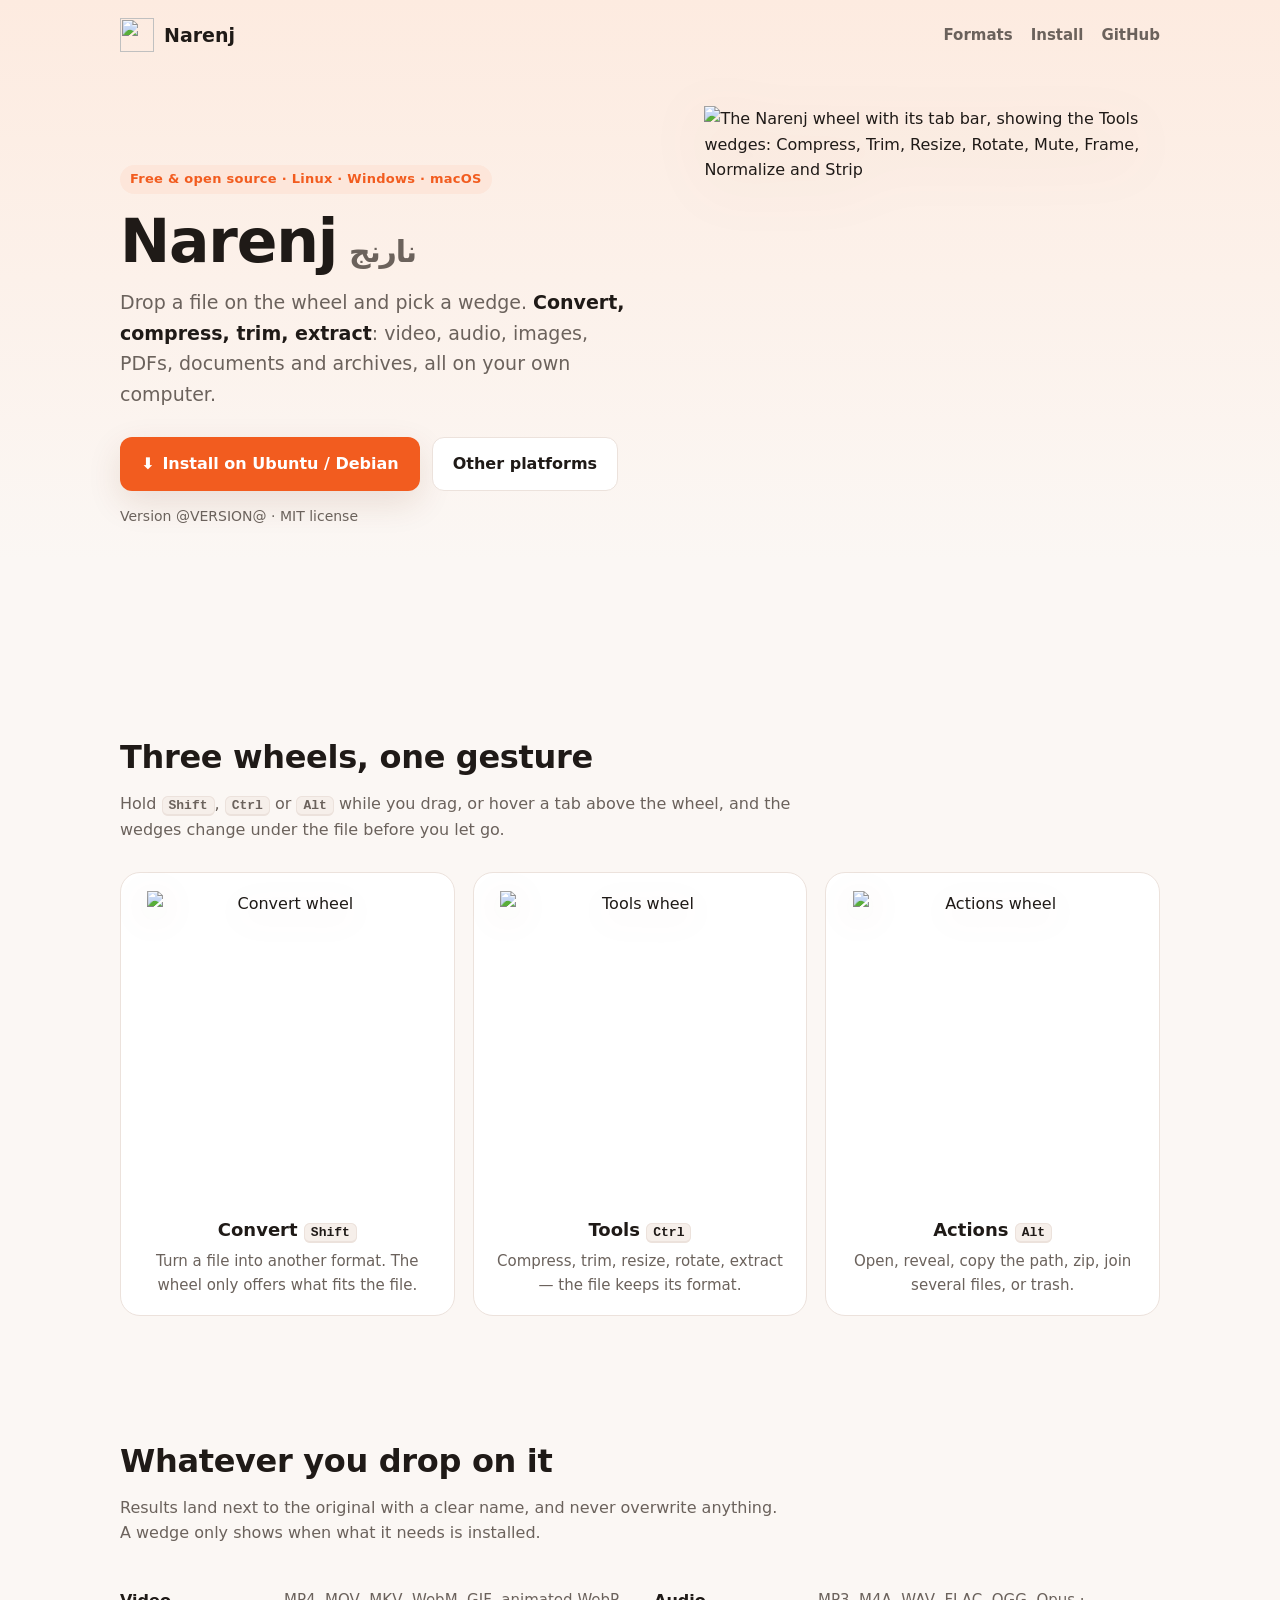
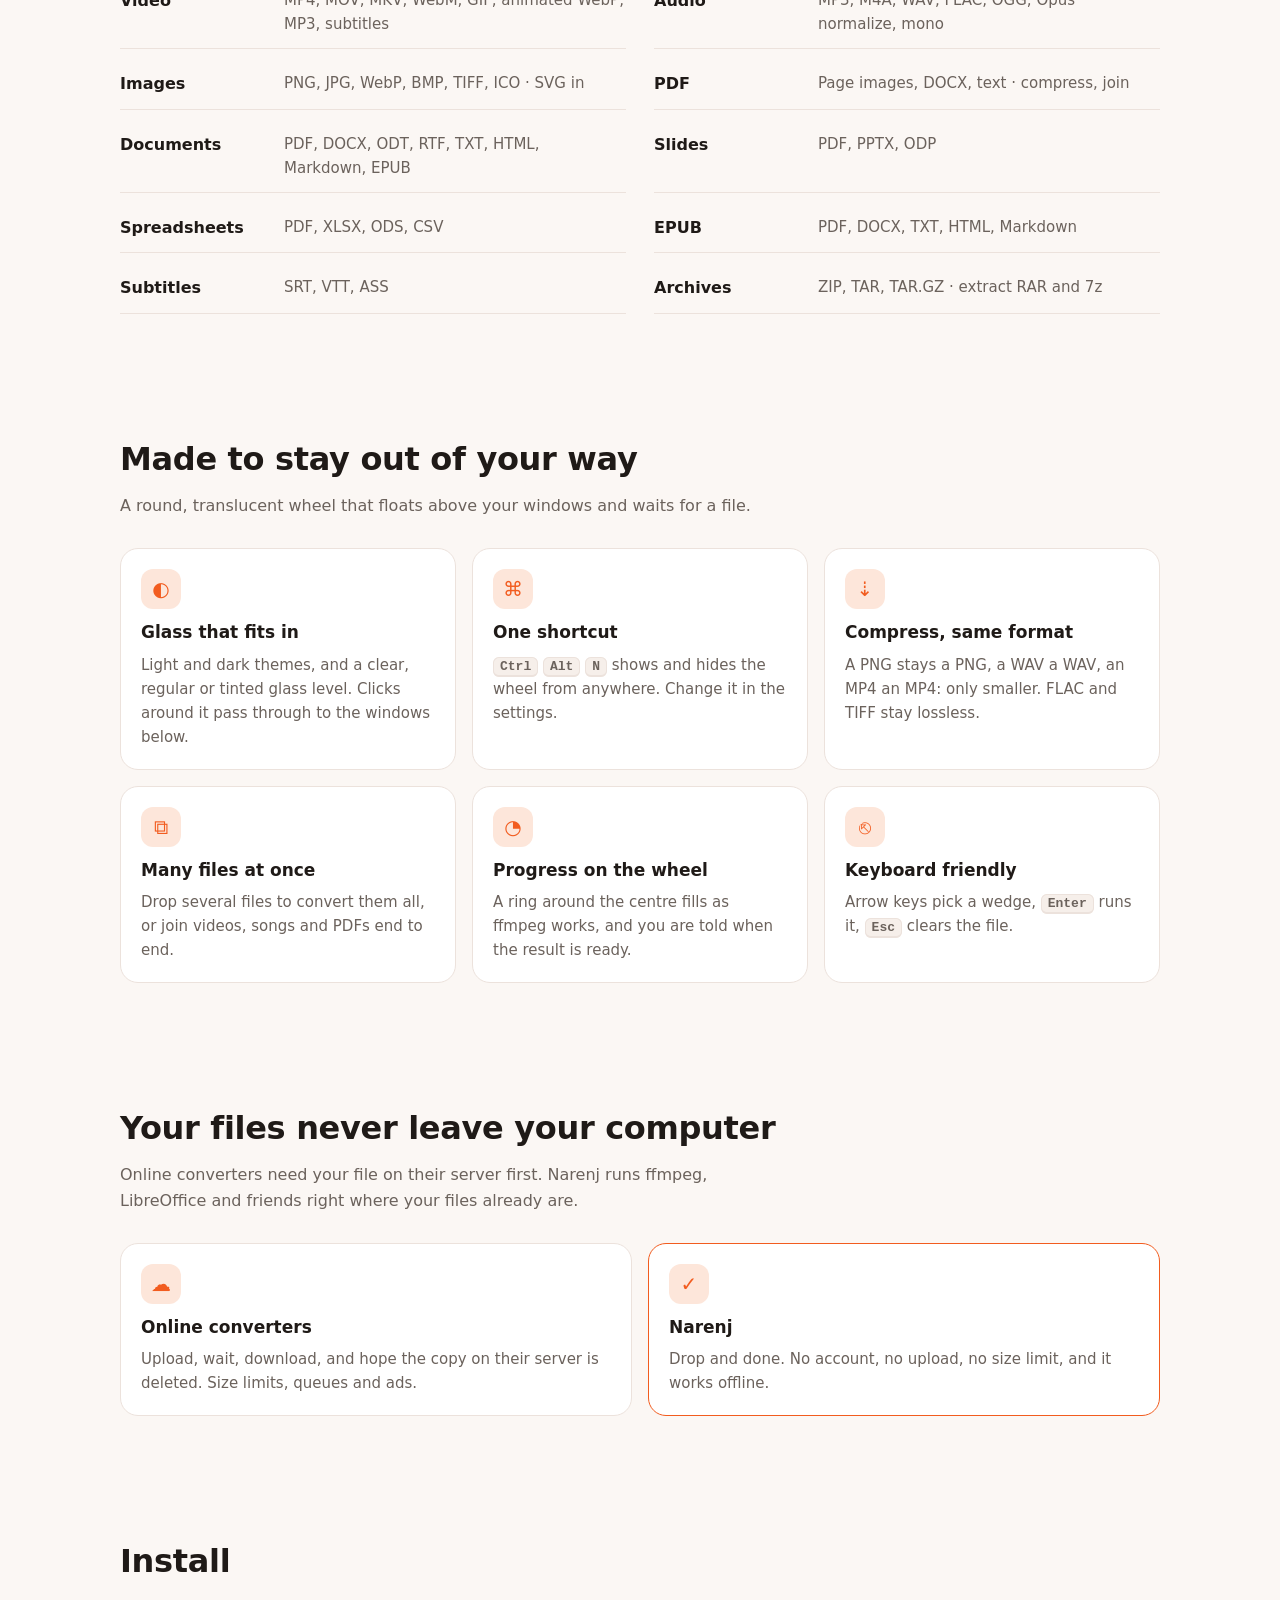
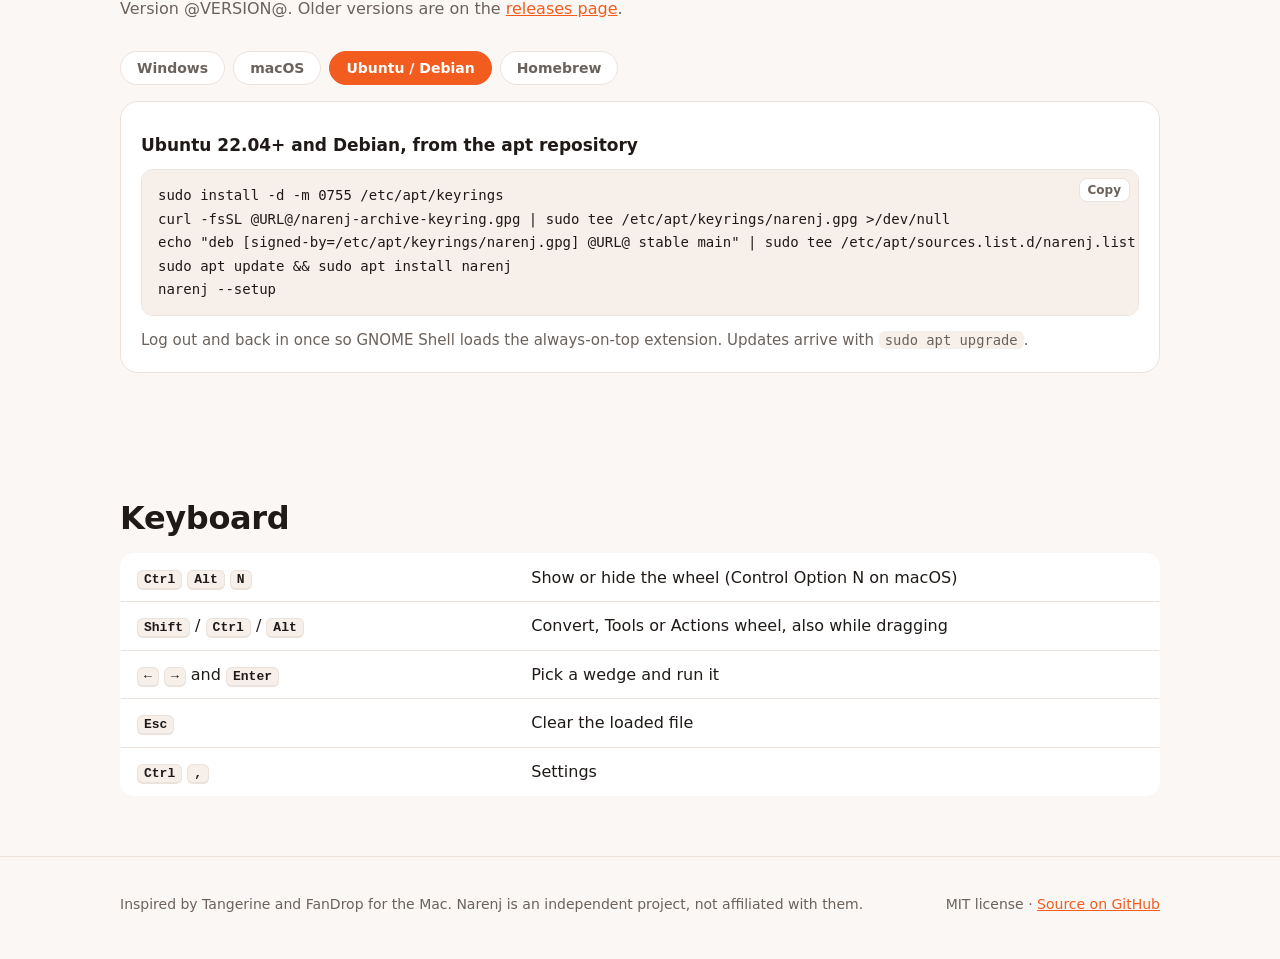
==== packaging/site/index.html @ 279b3ed1 "A proper landing page for the website The GitHub Pages site gets a landing page in the style of Hash" ====
<!doctype html>
<html lang="en">
<head>
  <meta charset="utf-8">
  <meta name="viewport" content="width=device-width, initial-scale=1">
  <title>Narenj — drop a file, pick a wedge</title>
  <meta name="description" content="Narenj is a drag-and-drop file converter for Linux, Windows and macOS. Drop a file on the wheel to convert, compress or trim video, audio, images, PDFs, documents and archives, all on your own computer.">
  <meta property="og:title" content="Narenj — drop a file, pick a wedge">
  <meta property="og:description" content="A drag-and-drop converter wheel for video, audio, images, PDFs, documents and archives. Free, open source, offline.">
  <meta property="og:image" content="@URL@/screenshots/wheel-tools-dark.png">
  <link rel="icon" href="icon.svg" type="image/svg+xml">
  <style>
    :root {
      --bg: #fbf7f4;
      --bg-grad: #fdebe0;
      --surface: #ffffff;
      --text: #1f1a17;
      --muted: #6b625c;
      --accent: #f25c1f;
      --accent-ink: #ffffff;
      --accent-soft: #fde6da;
      --glow: #ff9a4d;
      --border: #ece2dc;
      --code-bg: #f6efea;
      --shadow: 0 12px 34px rgba(110, 50, 15, 0.12);
    }
    @media (prefers-color-scheme: dark) {
      :root:not([data-theme="light"]) {
        --bg: #141210;
        --bg-grad: #2a1a12;
        --surface: #1e1b19;
        --text: #f1ebe6;
        --muted: #a89d95;
        --accent: #ff7a3d;
        --accent-ink: #1a0f08;
        --accent-soft: #3a2316;
        --glow: #ff6a1f;
        --border: #302a26;
        --code-bg: #191614;
        --shadow: 0 12px 34px rgba(0, 0, 0, 0.45);
      }
    }
    :root[data-theme="dark"] {
      --bg: #141210;
      --bg-grad: #2a1a12;
      --surface: #1e1b19;
      --text: #f1ebe6;
      --muted: #a89d95;
      --accent: #ff7a3d;
      --accent-ink: #1a0f08;
      --accent-soft: #3a2316;
      --glow: #ff6a1f;
      --border: #302a26;
      --code-bg: #191614;
      --shadow: 0 12px 34px rgba(0, 0, 0, 0.45);
    }

    * { box-sizing: border-box; }
    html { scroll-behavior: smooth; background: var(--bg); }
    body {
      margin: 0;
      font: 16px/1.6 system-ui, -apple-system, "Segoe UI", Ubuntu, Cantarell, "Noto Sans", sans-serif;
      color: var(--text);
      background: linear-gradient(180deg, var(--bg-grad), var(--bg) 560px) no-repeat;
    }
    a { color: var(--accent); }
    .wrap { max-width: 1080px; margin: 0 auto; padding: 0 20px; }

    nav { display: flex; align-items: center; justify-content: space-between; padding: 18px 0; }
    .brand { display: flex; align-items: center; gap: 10px; font-weight: 800; font-size: 19px;
             color: var(--text); text-decoration: none; }
    .brand img { width: 34px; height: 34px; }
    .nav-links { display: flex; gap: 18px; align-items: center; }
    .nav-links a { color: var(--muted); text-decoration: none; font-weight: 600; font-size: 15px; }
    .nav-links a:hover { color: var(--text); }

    .hero { display: grid; grid-template-columns: 1.05fr 0.95fr; gap: 48px; align-items: center;
            padding: 36px 0 72px; }
    .eyebrow { display: inline-block; font-size: 13px; font-weight: 700; letter-spacing: .02em;
               color: var(--accent); background: var(--accent-soft); padding: 4px 10px;
               border-radius: 999px; }
    h1 { font-size: clamp(38px, 6vw, 60px); line-height: 1.06; margin: 16px 0 14px; letter-spacing: -0.02em; }
    h1 .fa { font-weight: 700; color: var(--muted); font-size: .5em; margin-inline-start: 12px; }
    .lead { font-size: 19px; color: var(--muted); margin: 0 0 28px; max-width: 33em; }
    .lead b { color: var(--text); font-weight: 650; }
    .actions { display: flex; flex-wrap: wrap; gap: 12px; }
    .btn { display: inline-flex; align-items: center; gap: 8px; padding: 13px 20px; border-radius: 12px;
           font-weight: 700; text-decoration: none; border: 1px solid transparent; }
    .btn-primary { background: var(--accent); color: var(--accent-ink); box-shadow: var(--shadow); }
    .btn-primary:hover { filter: brightness(1.06); }
    .btn-ghost { background: var(--surface); color: var(--text); border-color: var(--border); }
    .btn-ghost:hover { border-color: var(--accent); }
    .meta { margin-top: 14px; font-size: 14px; color: var(--muted); }

    .shot { justify-self: center; position: relative; }
    .shot img { width: 100%; max-width: 440px; height: auto; display: block;
                filter: drop-shadow(0 14px 30px rgba(110, 50, 15, 0.16)); }
    .shot::before { content: ""; position: absolute; inset: 10% 6% 4% 8%; background: var(--glow);
                    opacity: .45; filter: blur(60px); border-radius: 50%; z-index: -1; }

    section { padding: 60px 0; }
    h2 { font-size: 32px; margin: 0 0 8px; letter-spacing: -0.01em; }
    .section-lead { color: var(--muted); margin: 0 0 30px; max-width: 42em; }

    .wheels { display: grid; grid-template-columns: repeat(3, 1fr); gap: 18px; }
    .wheel { background: var(--surface); border: 1px solid var(--border); border-radius: 20px; padding: 18px;
             text-align: center; }
    .wheel img { width: 100%; max-width: 280px; height: auto; display: block; margin: 0 auto 10px;
                 filter: drop-shadow(0 8px 18px rgba(110, 50, 15, 0.12)); }
    .wheel h3 { margin: 6px 0 4px; font-size: 18px; }
    .wheel p { margin: 0; color: var(--muted); font-size: 15px; }

    .grid { display: grid; grid-template-columns: repeat(3, 1fr); gap: 16px; }
    .card { background: var(--surface); border: 1px solid var(--border); border-radius: 18px; padding: 20px; }
    .card h3 { margin: 10px 0 6px; font-size: 17px; }
    .card p { margin: 0; color: var(--muted); font-size: 15px; }
    .icon { width: 40px; height: 40px; border-radius: 12px; display: grid; place-items: center;
            background: var(--accent-soft); color: var(--accent); font-size: 20px; }

    .formats { display: grid; grid-template-columns: repeat(2, 1fr); gap: 10px 28px; }
    .format { display: grid; grid-template-columns: 9.5em 1fr; gap: 12px; padding: 12px 0;
              border-bottom: 1px solid var(--border); }
    .format b { font-weight: 700; }
    .format span { color: var(--muted); font-size: 15px; }

    .private { display: grid; grid-template-columns: 1fr 1fr; gap: 16px; }
    .private .card.good { border-color: var(--accent); }

    .tabs { display: flex; flex-wrap: wrap; gap: 8px; margin-bottom: 16px; }
    .tab { border: 1px solid var(--border); background: var(--surface); color: var(--muted); border-radius: 999px;
           padding: 8px 16px; font: 700 14px system-ui, sans-serif; cursor: pointer; }
    .tab[aria-selected="true"] { background: var(--accent); border-color: var(--accent); color: var(--accent-ink); }
    .panel[hidden] { display: none; }
    .panel ol { margin: 0; padding-left: 20px; }
    .panel li { margin: 0 0 10px; }
    pre { margin: 10px 0 0; background: var(--code-bg); border: 1px solid var(--border); border-radius: 12px;
          padding: 14px 72px 14px 16px; overflow-x: auto; font-size: 14px; position: relative; }
    code { font-family: ui-monospace, "Ubuntu Mono", "DejaVu Sans Mono", monospace; }
    p code, td code, li code { background: var(--code-bg); padding: 1px 6px; border-radius: 6px; font-size: .92em; }
    .copy { position: absolute; top: 8px; right: 8px; border: 1px solid var(--border); background: var(--surface);
            color: var(--muted); border-radius: 8px; font: 600 12px system-ui, sans-serif; padding: 4px 8px;
            cursor: pointer; }
    .copy:hover { color: var(--text); }

    table { width: 100%; border-collapse: collapse; background: var(--surface); border: 1px solid var(--border);
            border-radius: 14px; overflow: hidden; }
    td { padding: 11px 16px; border-top: 1px solid var(--border); }
    tr:first-child td { border-top: none; }
    td:first-child { width: 38%; white-space: nowrap; }
    kbd { font: 600 13px ui-monospace, monospace; background: var(--code-bg); border: 1px solid var(--border);
          border-bottom-width: 2px; border-radius: 6px; padding: 1px 6px; }

    footer { padding: 36px 0 48px; color: var(--muted); font-size: 14px; border-top: 1px solid var(--border); }
    footer .wrap { display: flex; flex-wrap: wrap; justify-content: space-between; gap: 12px; }

    @media (max-width: 860px) {
      .hero { grid-template-columns: 1fr; gap: 32px; padding-top: 16px; }
      .wheels, .grid { grid-template-columns: 1fr 1fr; }
      .formats, .private { grid-template-columns: 1fr; }
    }
    @media (max-width: 560px) {
      .wheels, .grid { grid-template-columns: 1fr; }
      .nav-links a.hide-sm { display: none; }
      .format { grid-template-columns: 1fr; gap: 2px; }
      td:first-child { white-space: normal; }
    }
  </style>
</head>
<body>
  <div class="wrap">
    <nav>
      <a class="brand" href="./"><img src="icon.svg" alt="">Narenj</a>
      <div class="nav-links">
        <a class="hide-sm" href="#formats">Formats</a>
        <a class="hide-sm" href="#install">Install</a>
        <a href="https://github.com/HAstaShakiba/narenj">GitHub</a>
      </div>
    </nav>

    <header class="hero">
      <div>
        <span class="eyebrow">Free &amp; open source · Linux · Windows · macOS</span>
        <h1>Narenj<span class="fa" lang="fa">نارنج</span></h1>
        <p class="lead">Drop a file on the wheel and pick a wedge. <b>Convert, compress, trim, extract</b>:
          video, audio, images, PDFs, documents and archives, all on your own computer.</p>
        <div class="actions">
          <a class="btn btn-primary" id="download" href="https://github.com/HAstaShakiba/narenj/releases/latest">
            ⬇ <span id="download-label">Download Narenj</span></a>
          <a class="btn btn-ghost" href="#install">Other platforms</a>
        </div>
        <p class="meta" id="release-meta">Version @VERSION@ · MIT license</p>
      </div>
      <div class="shot">
        <picture>
          <source srcset="screenshots/wheel-tools-dark.png" media="(prefers-color-scheme: dark)">
          <img src="screenshots/wheel-tools-light.png" width="440" height="494"
               alt="The Narenj wheel with its tab bar, showing the Tools wedges: Compress, Trim, Resize, Rotate, Mute, Frame, Normalize and Strip">
        </picture>
      </div>
    </header>
  </div>

  <section id="wheels">
    <div class="wrap">
      <h2>Three wheels, one gesture</h2>
      <p class="section-lead">Hold <kbd>Shift</kbd>, <kbd>Ctrl</kbd> or <kbd>Alt</kbd> while you drag, or hover
        a tab above the wheel, and the wedges change under the file before you let go.</p>
      <div class="wheels">
        <div class="wheel"><picture><source srcset="screenshots/wheel-convert-dark.png" media="(prefers-color-scheme: dark)"><img src="screenshots/wheel-convert-light.png" alt="Convert wheel" width="440" height="494" loading="lazy"></picture>
          <h3>Convert <kbd>Shift</kbd></h3><p>Turn a file into another format. The wheel only offers what fits the file.</p></div>
        <div class="wheel"><picture><source srcset="screenshots/wheel-tools-dark.png" media="(prefers-color-scheme: dark)"><img src="screenshots/wheel-tools-light.png" alt="Tools wheel" width="440" height="494" loading="lazy"></picture>
          <h3>Tools <kbd>Ctrl</kbd></h3><p>Compress, trim, resize, rotate, extract — the file keeps its format.</p></div>
        <div class="wheel"><picture><source srcset="screenshots/wheel-actions-dark.png" media="(prefers-color-scheme: dark)"><img src="screenshots/wheel-actions-light.png" alt="Actions wheel" width="440" height="494" loading="lazy"></picture>
          <h3>Actions <kbd>Alt</kbd></h3><p>Open, reveal, copy the path, zip, join several files, or trash.</p></div>
      </div>
    </div>
  </section>

  <section id="formats">
    <div class="wrap">
      <h2>Whatever you drop on it</h2>
      <p class="section-lead">Results land next to the original with a clear name, and never overwrite
        anything. A wedge only shows when what it needs is installed.</p>
      <div class="formats">
        <div class="format"><b>Video</b><span>MP4, MOV, MKV, WebM, GIF, animated WebP, MP3, subtitles</span></div>
        <div class="format"><b>Audio</b><span>MP3, M4A, WAV, FLAC, OGG, Opus · normalize, mono</span></div>
        <div class="format"><b>Images</b><span>PNG, JPG, WebP, BMP, TIFF, ICO · SVG in</span></div>
        <div class="format"><b>PDF</b><span>Page images, DOCX, text · compress, join</span></div>
        <div class="format"><b>Documents</b><span>PDF, DOCX, ODT, RTF, TXT, HTML, Markdown, EPUB</span></div>
        <div class="format"><b>Slides</b><span>PDF, PPTX, ODP</span></div>
        <div class="format"><b>Spreadsheets</b><span>PDF, XLSX, ODS, CSV</span></div>
        <div class="format"><b>EPUB</b><span>PDF, DOCX, TXT, HTML, Markdown</span></div>
        <div class="format"><b>Subtitles</b><span>SRT, VTT, ASS</span></div>
        <div class="format"><b>Archives</b><span>ZIP, TAR, TAR.GZ · extract RAR and 7z</span></div>
      </div>
    </div>
  </section>

  <section id="features">
    <div class="wrap">
      <h2>Made to stay out of your way</h2>
      <p class="section-lead">A round, translucent wheel that floats above your windows and waits for a file.</p>
      <div class="grid">
        <div class="card"><div class="icon">◐</div><h3>Glass that fits in</h3>
          <p>Light and dark themes, and a clear, regular or tinted glass level. Clicks around it pass
            through to the windows below.</p></div>
        <div class="card"><div class="icon">⌘</div><h3>One shortcut</h3>
          <p><kbd>Ctrl</kbd> <kbd>Alt</kbd> <kbd>N</kbd> shows and hides the wheel from anywhere. Change it in
            the settings.</p></div>
        <div class="card"><div class="icon">⇣</div><h3>Compress, same format</h3>
          <p>A PNG stays a PNG, a WAV a WAV, an MP4 an MP4: only smaller. FLAC and TIFF stay lossless.</p></div>
        <div class="card"><div class="icon">⧉</div><h3>Many files at once</h3>
          <p>Drop several files to convert them all, or join videos, songs and PDFs end to end.</p></div>
        <div class="card"><div class="icon">◔</div><h3>Progress on the wheel</h3>
          <p>A ring around the centre fills as ffmpeg works, and you are told when the result is ready.</p></div>
        <div class="card"><div class="icon">⎋</div><h3>Keyboard friendly</h3>
          <p>Arrow keys pick a wedge, <kbd>Enter</kbd> runs it, <kbd>Esc</kbd> clears the file.</p></div>
      </div>
    </div>
  </section>

  <section id="private">
    <div class="wrap">
      <h2>Your files never leave your computer</h2>
      <p class="section-lead">Online converters need your file on their server first. Narenj runs ffmpeg,
        LibreOffice and friends right where your files already are.</p>
      <div class="private">
        <div class="card"><div class="icon">☁</div><h3>Online converters</h3>
          <p>Upload, wait, download, and hope the copy on their server is deleted. Size limits, queues and ads.</p></div>
        <div class="card good"><div class="icon">✓</div><h3>Narenj</h3>
          <p>Drop and done. No account, no upload, no size limit, and it works offline.</p></div>
      </div>
    </div>
  </section>

  <section id="install">
    <div class="wrap">
      <h2>Install</h2>
      <p class="section-lead">Version @VERSION@. Older versions are on the
        <a href="https://github.com/HAstaShakiba/narenj/releases">releases page</a>.</p>
      <div class="tabs" role="tablist">
        <button class="tab" role="tab" aria-selected="true" data-panel="windows">Windows</button>
        <button class="tab" role="tab" aria-selected="false" data-panel="macos">macOS</button>
        <button class="tab" role="tab" aria-selected="false" data-panel="linux">Ubuntu / Debian</button>
        <button class="tab" role="tab" aria-selected="false" data-panel="brew">Homebrew</button>
      </div>
      <div class="card panel" id="windows">
        <h3>Windows 10 and 11</h3>
        <ol>
          <li><a href="@SETUP@">Download narenj-@VERSION@-setup.exe</a> and run it. It installs for your user,
            without admin rights, and brings its own Python, GTK and ffmpeg.</li>
          <li>Press <kbd>Ctrl</kbd> <kbd>Alt</kbd> <kbd>N</kbd> to open the wheel and again to close it.</li>
          <li>For documents, slides and spreadsheets, install <a href="https://www.libreoffice.org/">LibreOffice</a>;
            for Markdown and EPUB, <a href="https://pandoc.org/installing.html">pandoc</a>. Narenj finds them.</li>
        </ol>
      </div>
      <div class="card panel" id="macos" hidden>
        <h3>macOS on Apple Silicon</h3>
        <ol>
          <li><a href="@DMG@">Download narenj-@VERSION@-macos.dmg</a>, open it and drag Narenj to Applications.</li>
          <li>The app is not signed with an Apple Developer ID, so the first time open
            <b>System Settings › Privacy &amp; Security</b> and click <b>Open Anyway</b>, or run:
            <pre><code>xattr -dr com.apple.quarantine /Applications/Narenj.app</code></pre></li>
          <li><kbd>Control</kbd> <kbd>Option</kbd> <kbd>N</kbd> shows and hides the wheel while it runs.</li>
        </ol>
      </div>
      <div class="card panel" id="linux" hidden>
        <h3>Ubuntu 22.04+ and Debian, from the apt repository</h3>
        <pre><code>sudo install -d -m 0755 /etc/apt/keyrings
curl -fsSL @URL@/narenj-archive-keyring.gpg | sudo tee /etc/apt/keyrings/narenj.gpg &gt;/dev/null
echo "deb [signed-by=/etc/apt/keyrings/narenj.gpg] @URL@ stable main" | sudo tee /etc/apt/sources.list.d/narenj.list
sudo apt update &amp;&amp; sudo apt install narenj
narenj --setup</code></pre>
        <p style="margin-top:12px">Log out and back in once so GNOME Shell loads the always-on-top extension.
          Updates arrive with <code>sudo apt upgrade</code>.</p>
      </div>
      <div class="card panel" id="brew" hidden>
        <h3>macOS with Homebrew (Apple Silicon and Intel)</h3>
        <pre><code>brew tap hastashakiba/narenj https://github.com/HAstaShakiba/narenj
brew install narenj
narenj</code></pre>
        <p style="margin-top:12px">Homebrew brings GTK, Python, ffmpeg, pandoc and poppler. For Office files add
          <code>brew install --cask libreoffice</code>.</p>
      </div>
    </div>
  </section>

  <section id="shortcuts">
    <div class="wrap">
      <h2>Keyboard</h2>
      <table>
        <tr><td><kbd>Ctrl</kbd> <kbd>Alt</kbd> <kbd>N</kbd></td><td>Show or hide the wheel (Control Option N on macOS)</td></tr>
        <tr><td><kbd>Shift</kbd> / <kbd>Ctrl</kbd> / <kbd>Alt</kbd></td><td>Convert, Tools or Actions wheel, also while dragging</td></tr>
        <tr><td><kbd>←</kbd> <kbd>→</kbd> and <kbd>Enter</kbd></td><td>Pick a wedge and run it</td></tr>
        <tr><td><kbd>Esc</kbd></td><td>Clear the loaded file</td></tr>
        <tr><td><kbd>Ctrl</kbd> <kbd>,</kbd></td><td>Settings</td></tr>
      </table>
    </div>
  </section>

  <footer>
    <div class="wrap">
      <span>Inspired by Tangerine and FanDrop for the Mac. Narenj is an independent project, not affiliated with them.</span>
      <span>MIT license · <a href="https://github.com/HAstaShakiba/narenj">Source on GitHub</a></span>
    </div>
  </footer>

  <script>
    // The main button downloads for the visitor's system; the GitHub API fills in the newest files.
    const platform = /Windows/i.test(navigator.userAgent) ? "windows"
      : /Mac/i.test(navigator.platform || navigator.userAgent) ? "macos"
      : /Linux|X11/i.test(navigator.userAgent) ? "linux" : null;
    const button = document.getElementById("download");
    const label = document.getElementById("download-label");
    const fallback = { windows: "@SETUP@", macos: "@DMG@", linux: "#install" };
    const names = { windows: "Download for Windows", macos: "Download for macOS", linux: "Install on Ubuntu / Debian" };
    if (platform) {
      button.href = fallback[platform];
      label.textContent = names[platform];
      showPanel(platform);
    }

    (async () => {
      try {
        const res = await fetch("https://api.github.com/repos/HAstaShakiba/narenj/releases/latest");
        if (!res.ok) return;
        const release = await res.json();
        const assets = release.assets || [];
        const find = suffix => assets.find(a => a.name.endsWith(suffix));
        const asset = platform === "windows" ? find("-setup.exe") : platform === "macos" ? find("-macos.dmg") : null;
        if (asset) button.href = asset.browser_download_url;
        const size = asset ? ` · ${Math.round(asset.size / 1048576)} MB` : "";
        document.getElementById("release-meta").textContent =
          `Version ${release.tag_name.replace(/^v/, "")}${size} · MIT license`;
      } catch (e) { /* keep the links built into the page */ }
    })();

    // Install tabs.
    function showPanel(id) {
      for (const tab of document.querySelectorAll(".tab")) {
        tab.setAttribute("aria-selected", String(tab.dataset.panel === id));
      }
      for (const panel of document.querySelectorAll(".panel")) panel.hidden = panel.id !== id;
    }
    for (const tab of document.querySelectorAll(".tab")) {
      tab.addEventListener("click", () => showPanel(tab.dataset.panel));
    }

    // Copy buttons on code blocks.
    for (const pre of document.querySelectorAll("pre")) {
      const copy = document.createElement("button");
      copy.className = "copy";
      copy.textContent = "Copy";
      copy.addEventListener("click", async () => {
        try {
          await navigator.clipboard.writeText(pre.querySelector("code").innerText.trim());
          copy.textContent = "Copied";
          setTimeout(() => (copy.textContent = "Copy"), 1500);
        } catch (e) { copy.textContent = "Select & copy"; }
      });
      pre.appendChild(copy);
    }
  </script>
</body>
</html>
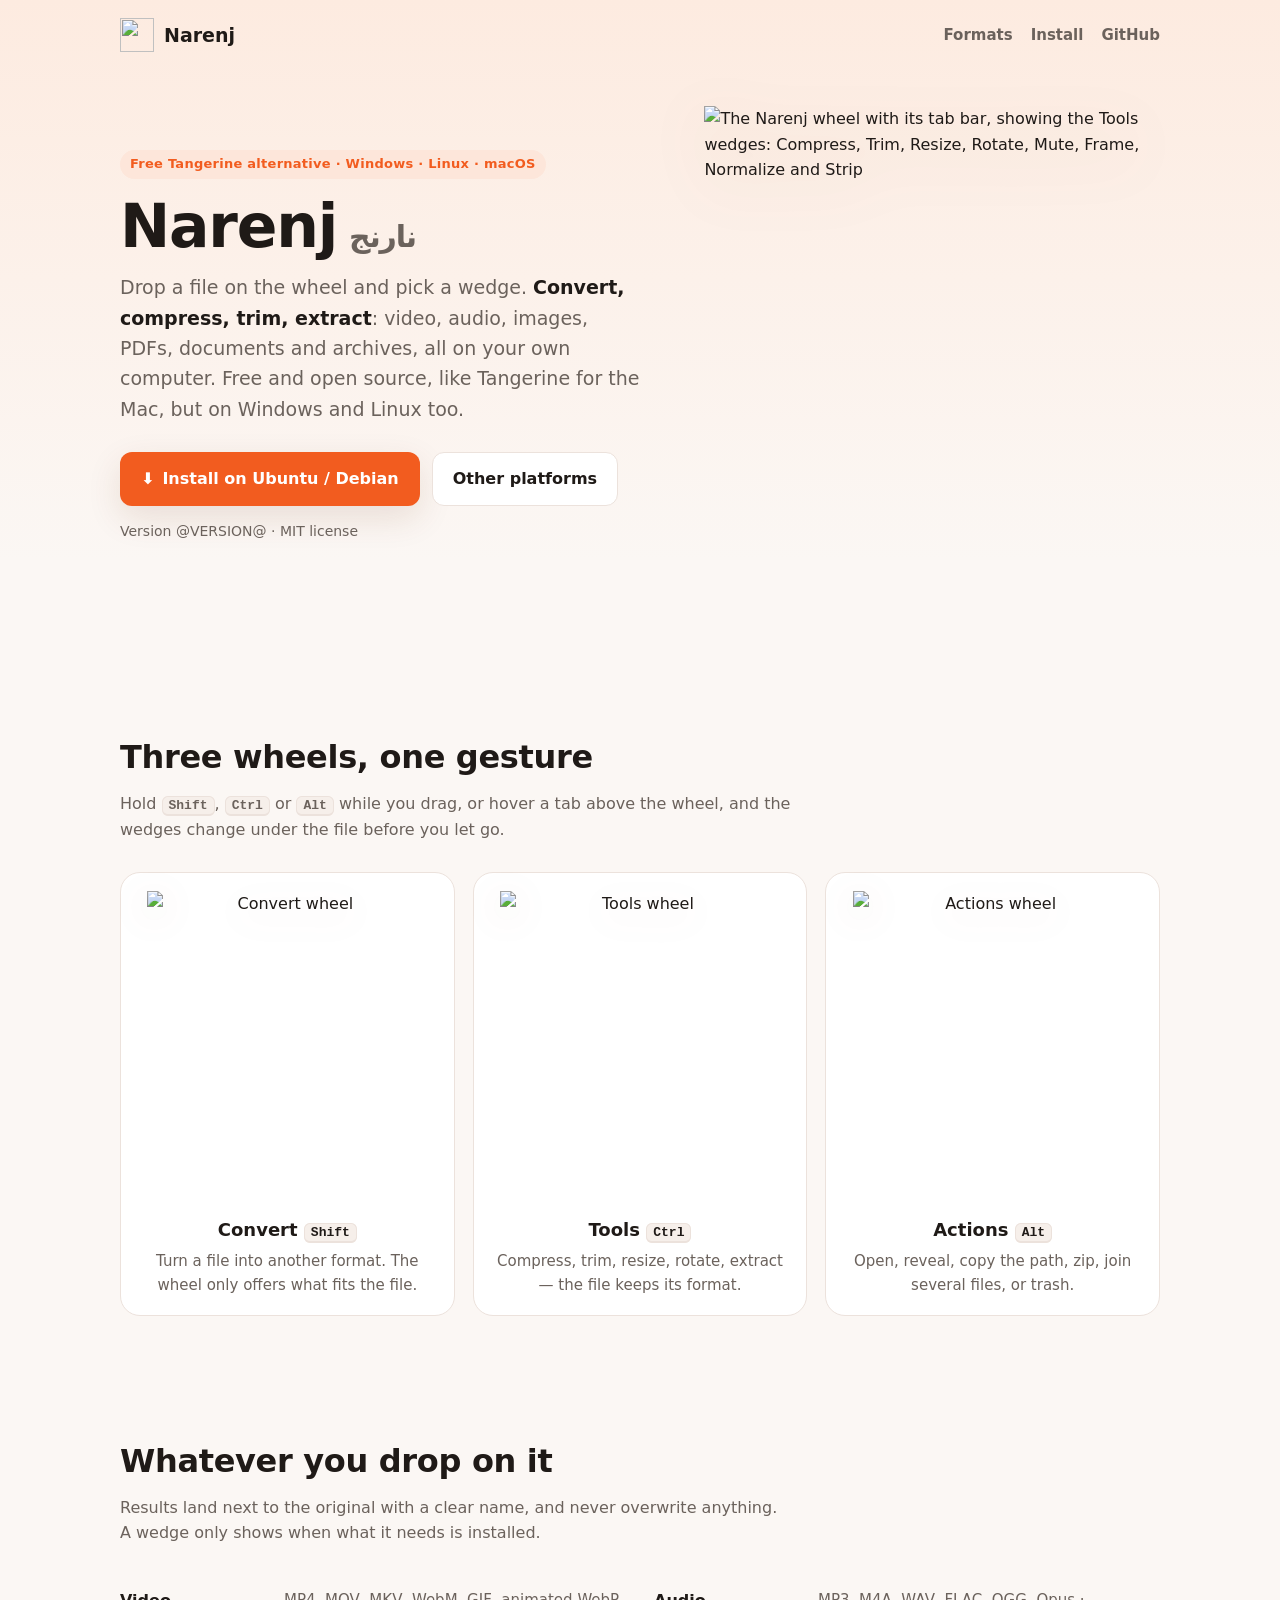
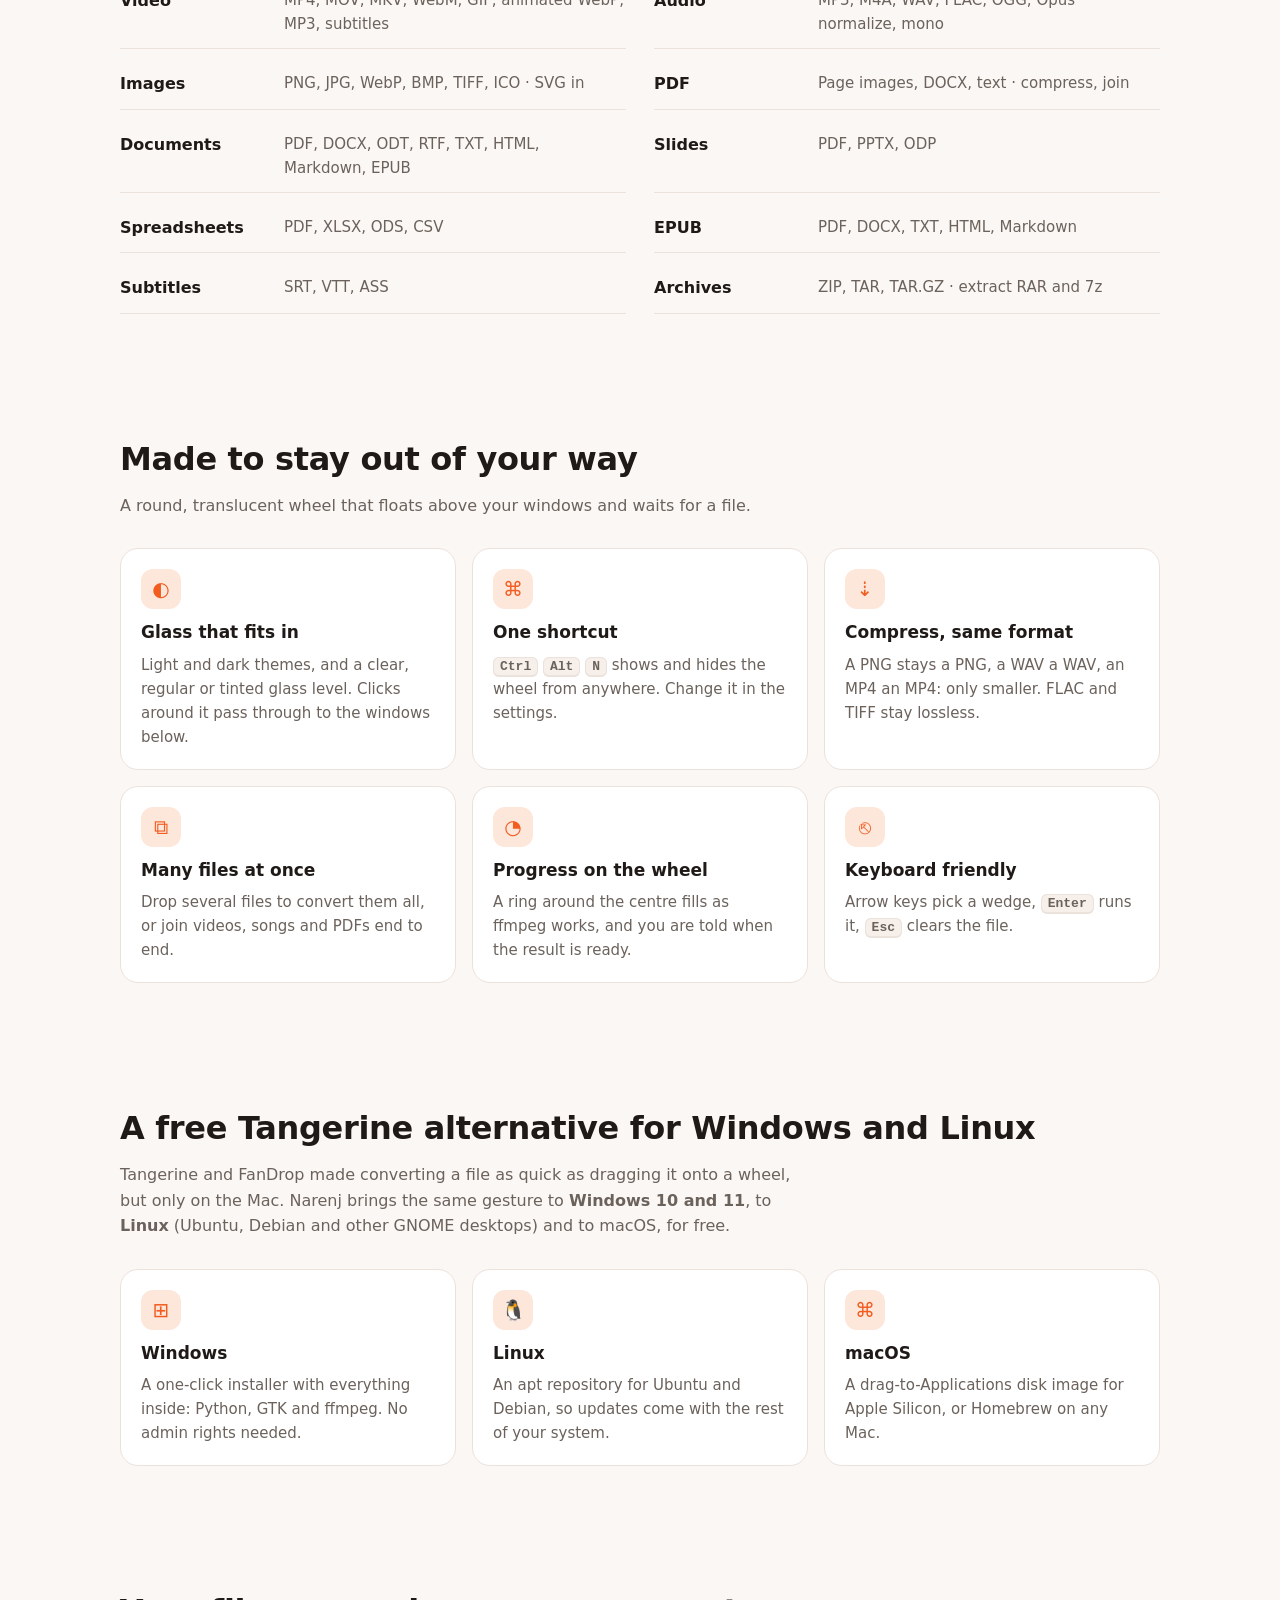
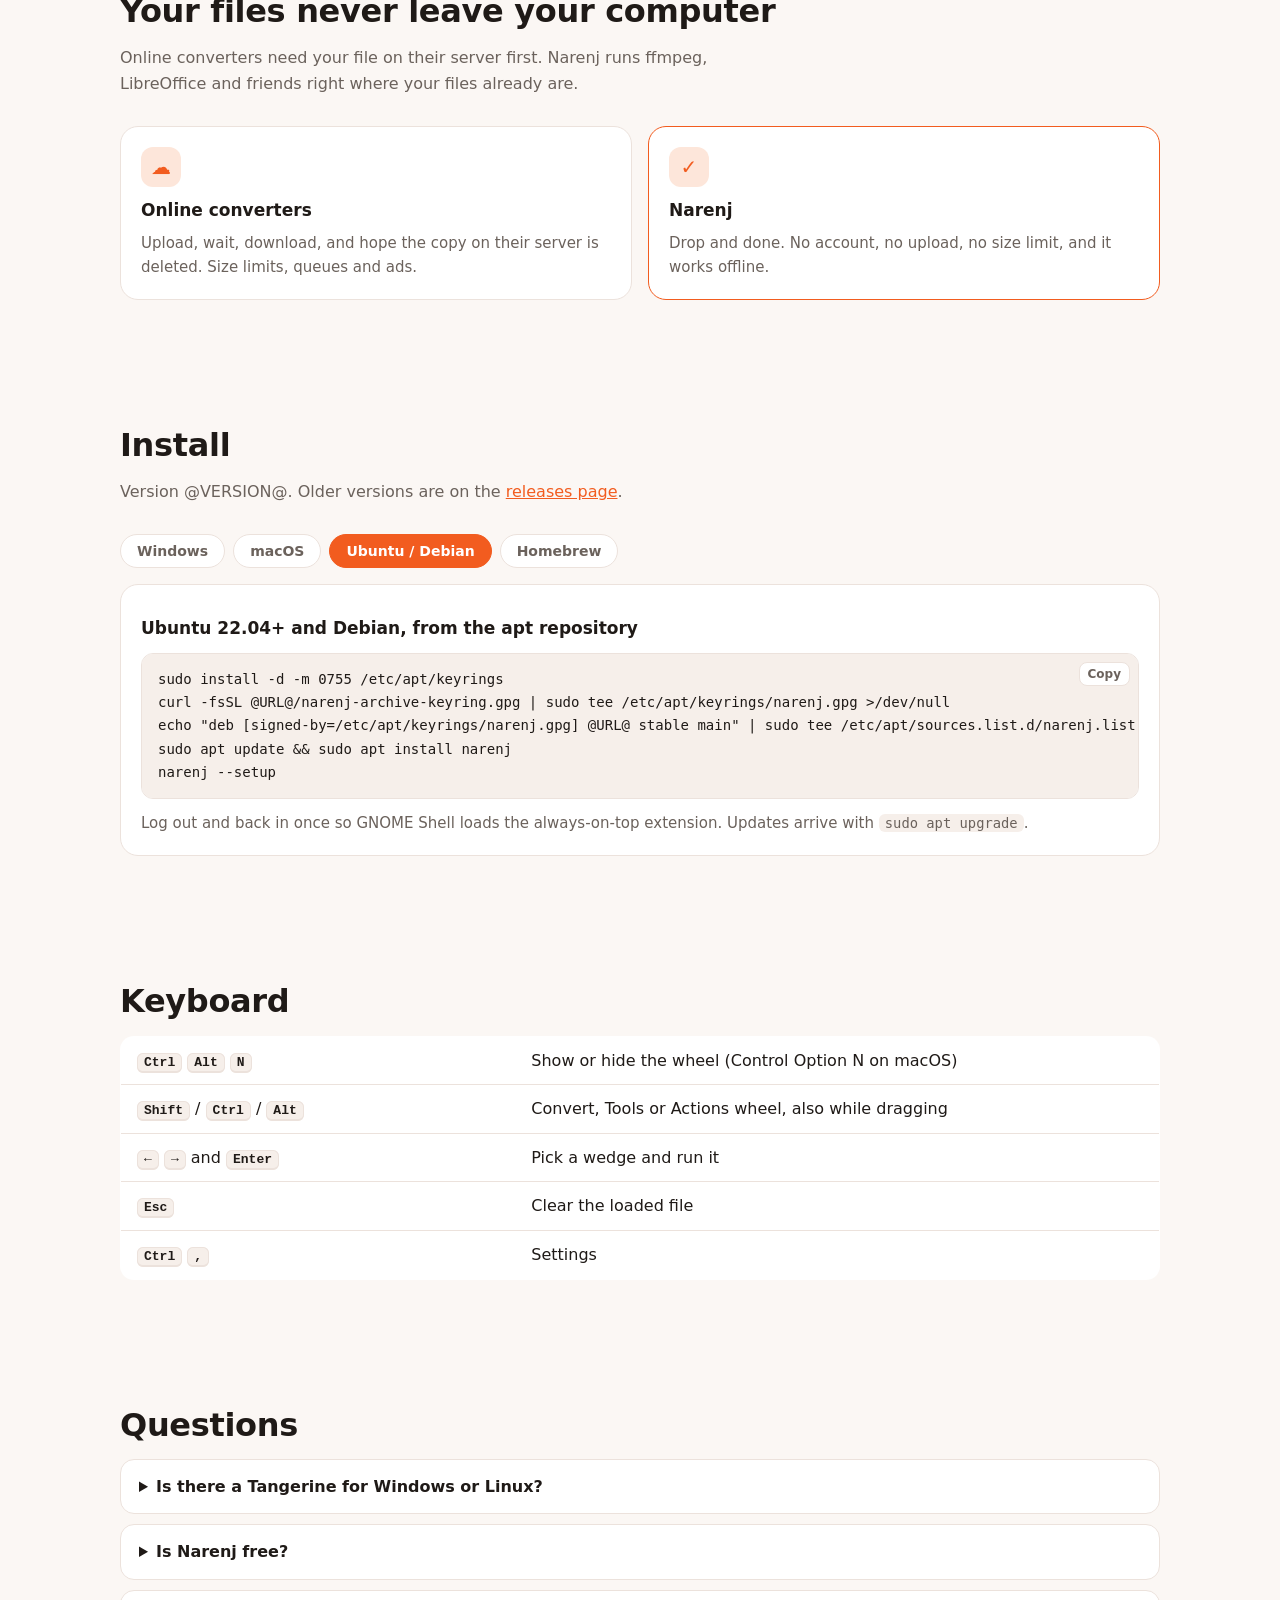
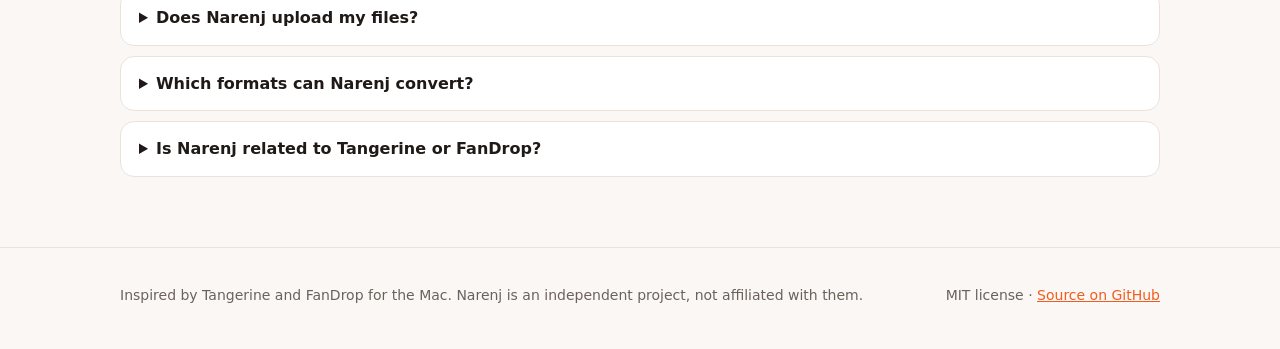
==== commit dd98845f: "Help people looking for a Tangerine alternative find Narenj The site's title, description, Open Grap" ====
--- a/packaging/site/index.html
+++ b/packaging/site/index.html
@@ -3,12 +3,73 @@
 <head>
   <meta charset="utf-8">
   <meta name="viewport" content="width=device-width, initial-scale=1">
-  <title>Narenj — drop a file, pick a wedge</title>
-  <meta name="description" content="Narenj is a drag-and-drop file converter for Linux, Windows and macOS. Drop a file on the wheel to convert, compress or trim video, audio, images, PDFs, documents and archives, all on your own computer.">
-  <meta property="og:title" content="Narenj — drop a file, pick a wedge">
-  <meta property="og:description" content="A drag-and-drop converter wheel for video, audio, images, PDFs, documents and archives. Free, open source, offline.">
-  <meta property="og:image" content="@URL@/screenshots/wheel-tools-dark.png">
+  <title>Narenj — free Tangerine alternative for Windows &amp; Linux · drag-and-drop file converter</title>
+  <meta name="description" content="Narenj is a free, open-source alternative to Tangerine and FanDrop for Windows, Linux and macOS. Drag a file onto the wheel to convert, compress or trim video, audio, images, PDFs, documents and archives offline, on your own computer.">
+  <meta name="keywords" content="Tangerine alternative, Tangerine for Windows, Tangerine for Linux, FanDrop alternative, free file converter, drag and drop file converter, offline file converter, ffmpeg GUI, video converter, PDF converter, image compressor, Windows, Linux, macOS">
+  <meta name="robots" content="index, follow, max-image-preview:large">
+  <link rel="canonical" href="@URL@/">
+  <link rel="sitemap" type="application/xml" href="@URL@/sitemap.xml">
+  <meta name="theme-color" content="#f25c1f">
+  <meta property="og:type" content="website">
+  <meta property="og:site_name" content="Narenj">
+  <meta property="og:url" content="@URL@/">
+  <meta property="og:title" content="Narenj — the free Tangerine alternative for Windows and Linux">
+  <meta property="og:description" content="Drag a file onto the wheel to convert, compress or trim it: video, audio, images, PDFs, documents and archives. Free, open source and offline, for Windows, Linux and macOS.">
+  <meta property="og:image" content="@URL@/social-card.png">
+  <meta property="og:image:width" content="1200">
+  <meta property="og:image:height" content="630">
+  <meta property="og:image:alt" content="The Narenj converter wheel next to the words: the free Tangerine alternative for Windows and Linux">
+  <meta name="twitter:card" content="summary_large_image">
+  <meta name="twitter:title" content="Narenj — the free Tangerine alternative for Windows and Linux">
+  <meta name="twitter:description" content="A drag-and-drop file converter wheel. Free, open source, offline.">
+  <meta name="twitter:image" content="@URL@/social-card.png">
   <link rel="icon" href="icon.svg" type="image/svg+xml">
+  <link rel="apple-touch-icon" href="social-icon.png">
+  <script type="application/ld+json">
+  {
+    "@context": "https://schema.org",
+    "@type": "SoftwareApplication",
+    "name": "Narenj",
+    "alternateName": "نارنج",
+    "description": "A free, open-source drag-and-drop file converter for Windows, Linux and macOS, and an alternative to Tangerine and FanDrop. It converts, compresses and trims video, audio, images, PDFs, documents, spreadsheets, slides, e-books, subtitles and archives offline.",
+    "url": "@URL@/",
+    "applicationCategory": "MultimediaApplication",
+    "applicationSubCategory": "File converter",
+    "operatingSystem": "Windows 10, Windows 11, Linux, Ubuntu, Debian, macOS",
+    "softwareVersion": "@VERSION@",
+    "license": "https://opensource.org/licenses/MIT",
+    "isAccessibleForFree": true,
+    "offers": {"@type": "Offer", "price": "0", "priceCurrency": "USD"},
+    "downloadUrl": "https://github.com/HAstaShakiba/narenj/releases/latest",
+    "installUrl": "@URL@/#install",
+    "screenshot": "@URL@/screenshots/wheel-tools-light.png",
+    "image": "@URL@/social-card.png",
+    "codeRepository": "https://github.com/HAstaShakiba/narenj",
+    "sameAs": ["https://github.com/HAstaShakiba/narenj"],
+    "featureList": ["Drag-and-drop conversion wheel", "Video, audio and image conversion with ffmpeg",
+      "Compress files without changing their format", "PDF to images, Word or text; compress and join PDFs",
+      "Documents, slides, spreadsheets and EPUB with LibreOffice and pandoc", "Subtitles and archives",
+      "Works offline; files never leave the computer"]
+  }
+  </script>
+  <script type="application/ld+json">
+  {
+    "@context": "https://schema.org",
+    "@type": "FAQPage",
+    "mainEntity": [
+      {"@type": "Question", "name": "Is there a Tangerine for Windows or Linux?",
+       "acceptedAnswer": {"@type": "Answer", "text": "Tangerine is a Mac app. Narenj works the same way, dragging a file onto a wheel of conversions, and runs on Windows 10 and 11, Linux (Ubuntu, Debian and other GNOME desktops) and macOS."}},
+      {"@type": "Question", "name": "Is Narenj free?",
+       "acceptedAnswer": {"@type": "Answer", "text": "Yes. Narenj is free and open source under the MIT license, with no account, no limits and no ads."}},
+      {"@type": "Question", "name": "Does Narenj upload my files?",
+       "acceptedAnswer": {"@type": "Answer", "text": "No. Every conversion runs on your own computer with ffmpeg, LibreOffice, pandoc and poppler. It works offline."}},
+      {"@type": "Question", "name": "Which formats can Narenj convert?",
+       "acceptedAnswer": {"@type": "Answer", "text": "Video (MP4, MOV, MKV, WebM, GIF), audio (MP3, M4A, WAV, FLAC, OGG, Opus), images (PNG, JPG, WebP, BMP, TIFF, ICO, SVG), PDF, documents (DOCX, ODT, RTF, TXT, Markdown, HTML), slides, spreadsheets, EPUB, subtitles (SRT, VTT, ASS) and archives (ZIP, TAR, GZIP, RAR, 7z)."}},
+      {"@type": "Question", "name": "Is Narenj related to Tangerine or FanDrop?",
+       "acceptedAnswer": {"@type": "Answer", "text": "No. Narenj is an independent project inspired by them; it is not affiliated with their makers."}}
+    ]
+  }
+  </script>
   <style>
     :root {
       --bg: #fbf7f4;
@@ -150,6 +211,11 @@
     kbd { font: 600 13px ui-monospace, monospace; background: var(--code-bg); border: 1px solid var(--border);
           border-bottom-width: 2px; border-radius: 6px; padding: 1px 6px; }
 
+    .faq details { background: var(--surface); border: 1px solid var(--border); border-radius: 14px;
+                   padding: 14px 18px; margin-bottom: 10px; }
+    .faq summary { font-weight: 700; cursor: pointer; }
+    .faq details p { margin: 10px 0 2px; color: var(--muted); }
+
     footer { padding: 36px 0 48px; color: var(--muted); font-size: 14px; border-top: 1px solid var(--border); }
     footer .wrap { display: flex; flex-wrap: wrap; justify-content: space-between; gap: 12px; }
 
@@ -179,10 +245,11 @@
 
     <header class="hero">
       <div>
-        <span class="eyebrow">Free &amp; open source · Linux · Windows · macOS</span>
+        <span class="eyebrow">Free Tangerine alternative · Windows · Linux · macOS</span>
         <h1>Narenj<span class="fa" lang="fa">نارنج</span></h1>
         <p class="lead">Drop a file on the wheel and pick a wedge. <b>Convert, compress, trim, extract</b>:
-          video, audio, images, PDFs, documents and archives, all on your own computer.</p>
+          video, audio, images, PDFs, documents and archives, all on your own computer. Free and open
+          source, like Tangerine for the Mac, but on Windows and Linux too.</p>
         <div class="actions">
           <a class="btn btn-primary" id="download" href="https://github.com/HAstaShakiba/narenj/releases/latest">
             ⬇ <span id="download-label">Download Narenj</span></a>
@@ -259,6 +326,23 @@
     </div>
   </section>
 
+  <section id="alternative">
+    <div class="wrap">
+      <h2>A free Tangerine alternative for Windows and Linux</h2>
+      <p class="section-lead">Tangerine and FanDrop made converting a file as quick as dragging it onto a wheel,
+        but only on the Mac. Narenj brings the same gesture to <b>Windows 10 and 11</b>, to <b>Linux</b>
+        (Ubuntu, Debian and other GNOME desktops) and to macOS, for free.</p>
+      <div class="grid">
+        <div class="card"><div class="icon">⊞</div><h3>Windows</h3>
+          <p>A one-click installer with everything inside: Python, GTK and ffmpeg. No admin rights needed.</p></div>
+        <div class="card"><div class="icon">🐧</div><h3>Linux</h3>
+          <p>An apt repository for Ubuntu and Debian, so updates come with the rest of your system.</p></div>
+        <div class="card"><div class="icon">⌘</div><h3>macOS</h3>
+          <p>A drag-to-Applications disk image for Apple Silicon, or Homebrew on any Mac.</p></div>
+      </div>
+    </div>
+  </section>
+
   <section id="private">
     <div class="wrap">
       <h2>Your files never leave your computer</h2>
@@ -335,6 +419,29 @@
         <tr><td><kbd>Esc</kbd></td><td>Clear the loaded file</td></tr>
         <tr><td><kbd>Ctrl</kbd> <kbd>,</kbd></td><td>Settings</td></tr>
       </table>
+    </div>
+  </section>
+
+  <section id="faq">
+    <div class="wrap">
+      <h2>Questions</h2>
+      <div class="faq">
+        <details><summary>Is there a Tangerine for Windows or Linux?</summary>
+          <p>Tangerine is a Mac app. Narenj works the same way, dragging a file onto a wheel of conversions,
+            and runs on Windows 10 and 11, Linux (Ubuntu, Debian and other GNOME desktops) and macOS.</p></details>
+        <details><summary>Is Narenj free?</summary>
+          <p>Yes. Narenj is free and open source under the MIT license, with no account, no limits and no ads.</p></details>
+        <details><summary>Does Narenj upload my files?</summary>
+          <p>No. Every conversion runs on your own computer with ffmpeg, LibreOffice, pandoc and poppler. It
+            works offline.</p></details>
+        <details><summary>Which formats can Narenj convert?</summary>
+          <p>Video (MP4, MOV, MKV, WebM, GIF), audio (MP3, M4A, WAV, FLAC, OGG, Opus), images (PNG, JPG, WebP,
+            BMP, TIFF, ICO, SVG), PDF, documents (DOCX, ODT, RTF, TXT, Markdown, HTML), slides, spreadsheets,
+            EPUB, subtitles (SRT, VTT, ASS) and archives (ZIP, TAR, GZIP, RAR, 7z). See the
+            <a href="#formats">full list</a>.</p></details>
+        <details><summary>Is Narenj related to Tangerine or FanDrop?</summary>
+          <p>No. Narenj is an independent project inspired by them; it is not affiliated with their makers.</p></details>
+      </div>
     </div>
   </section>
 
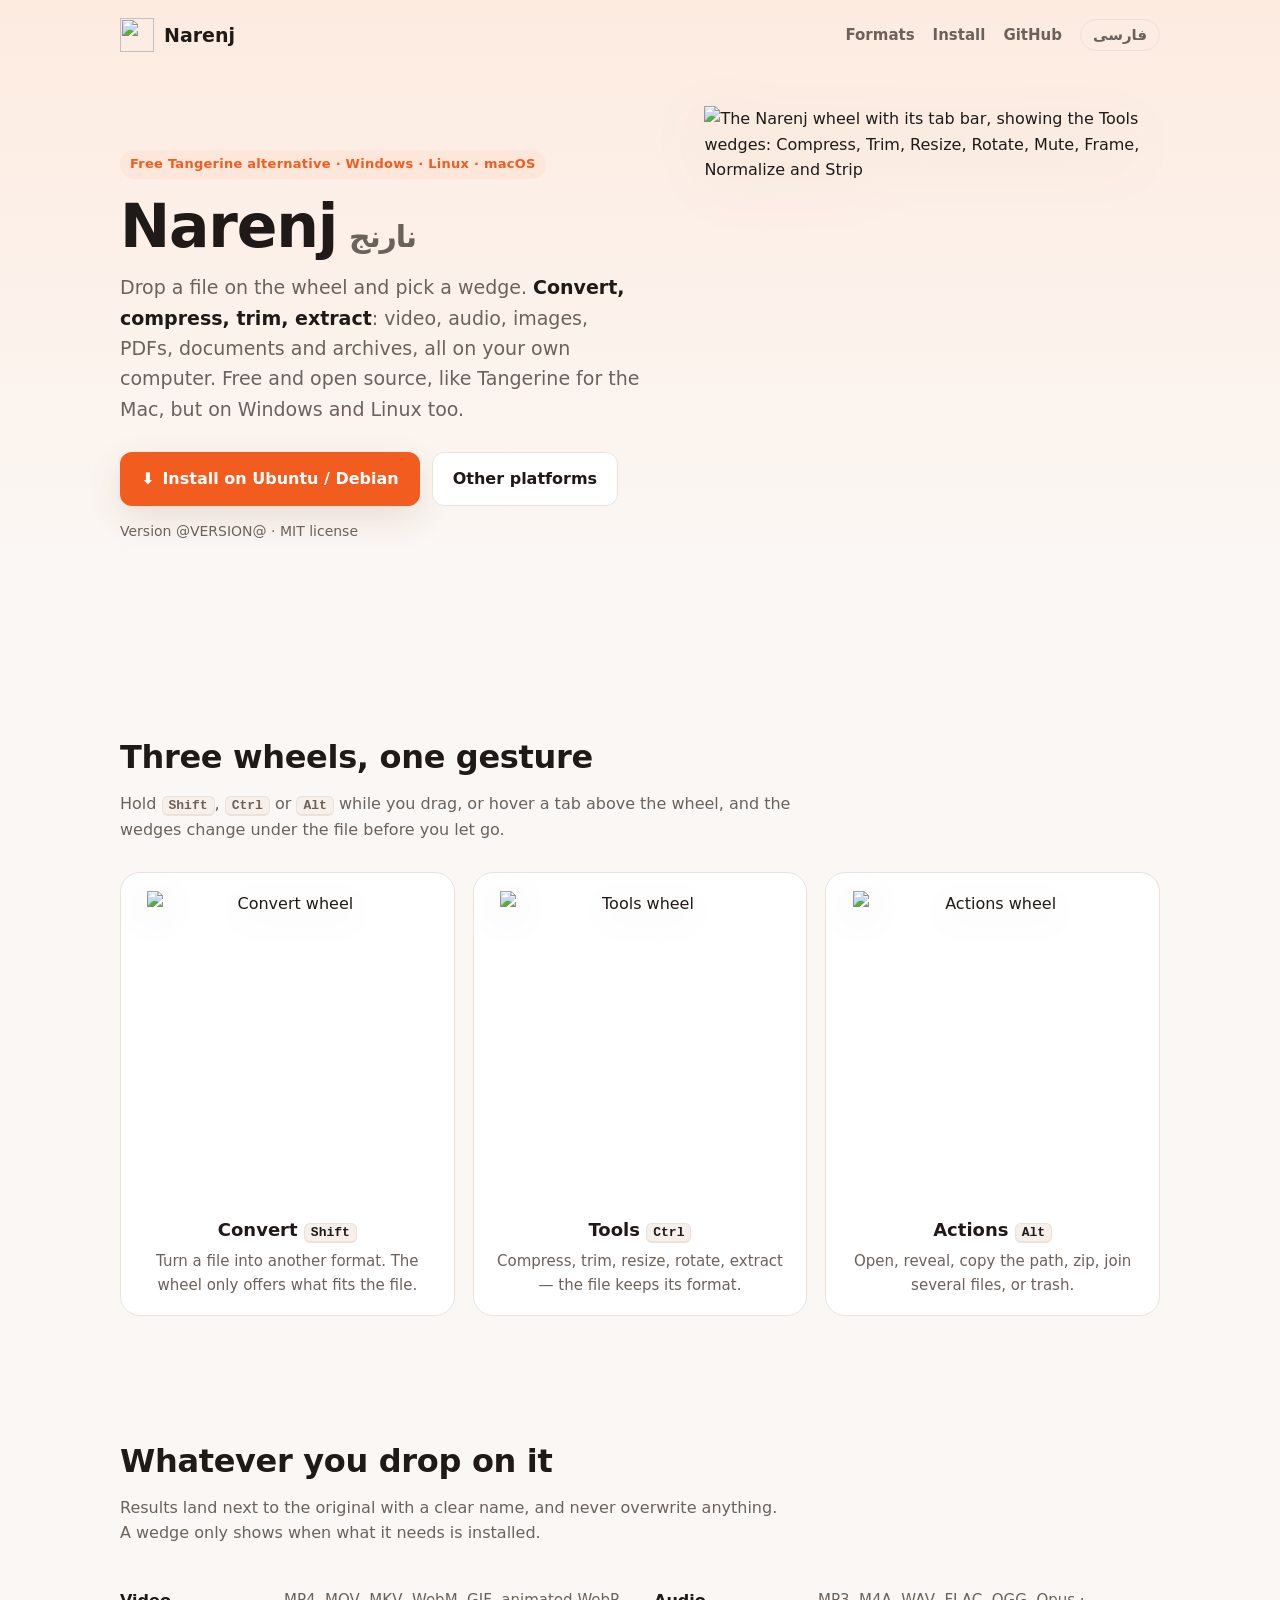
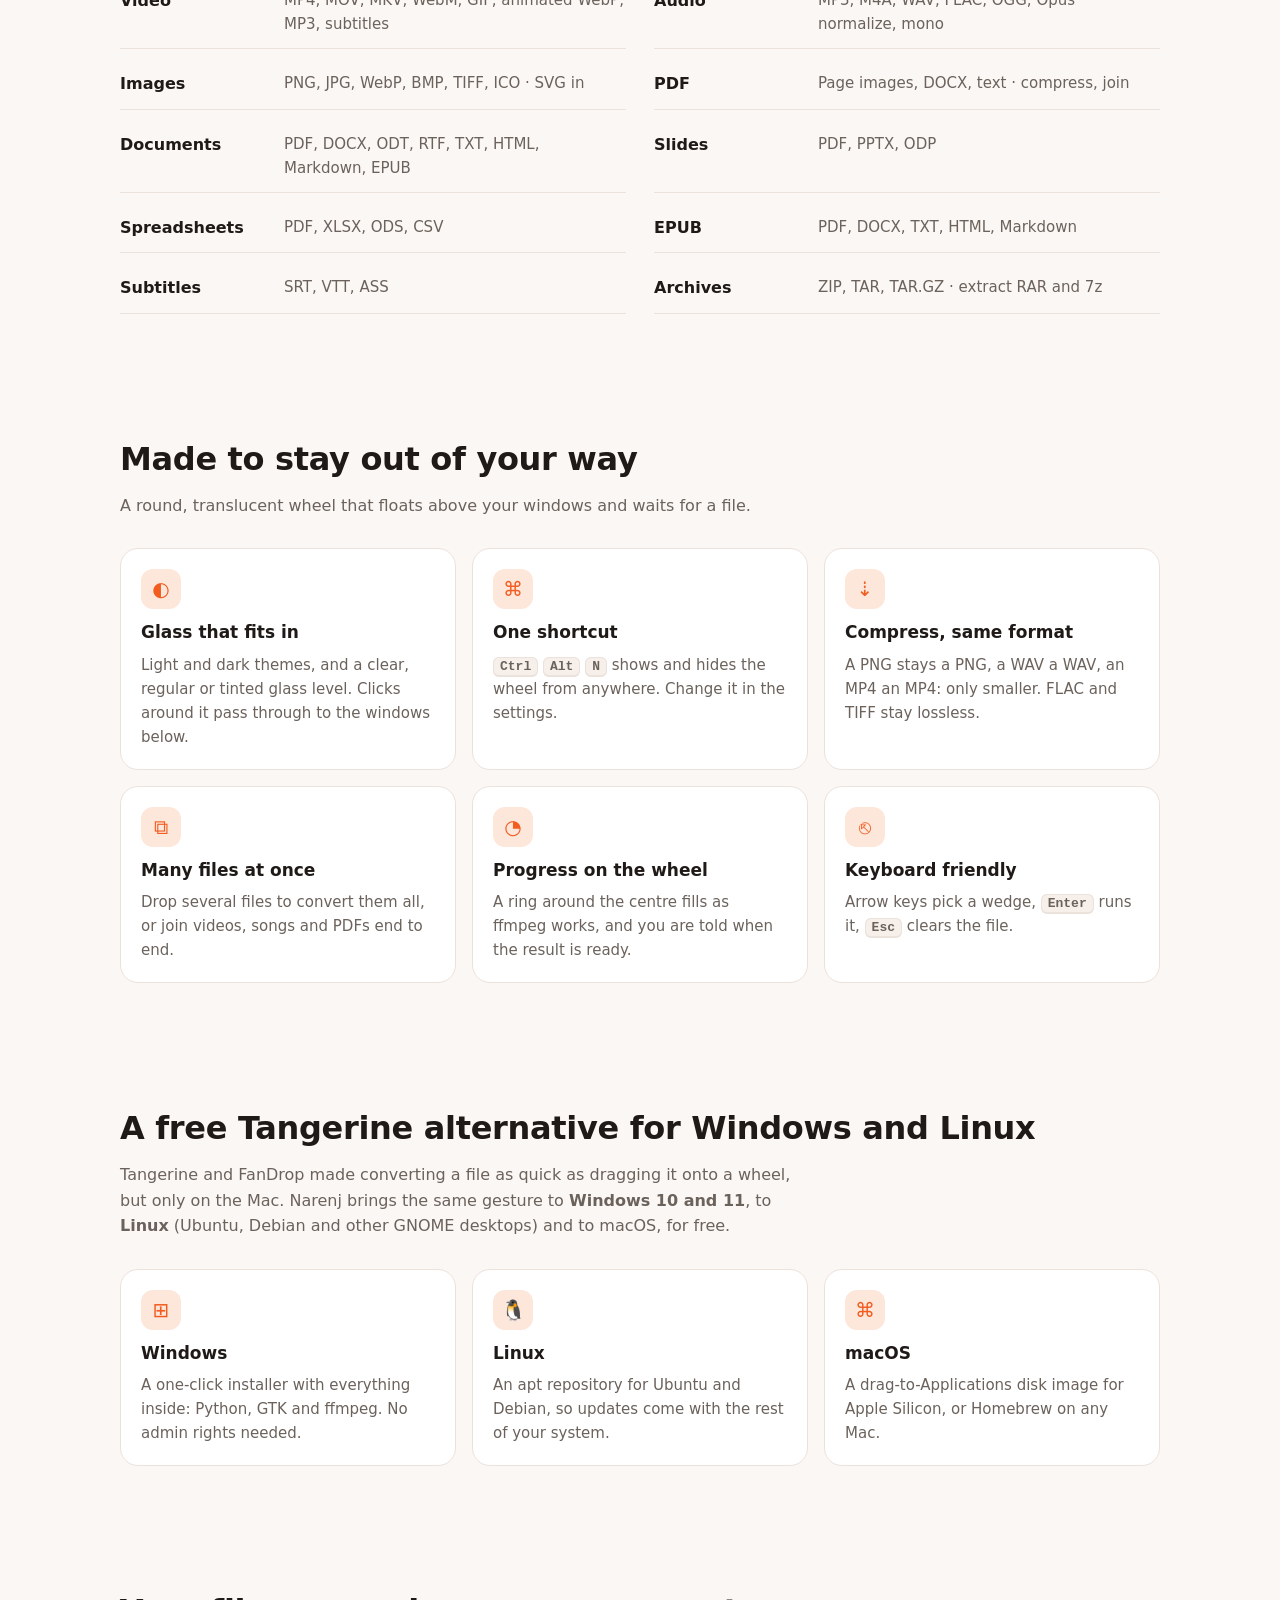
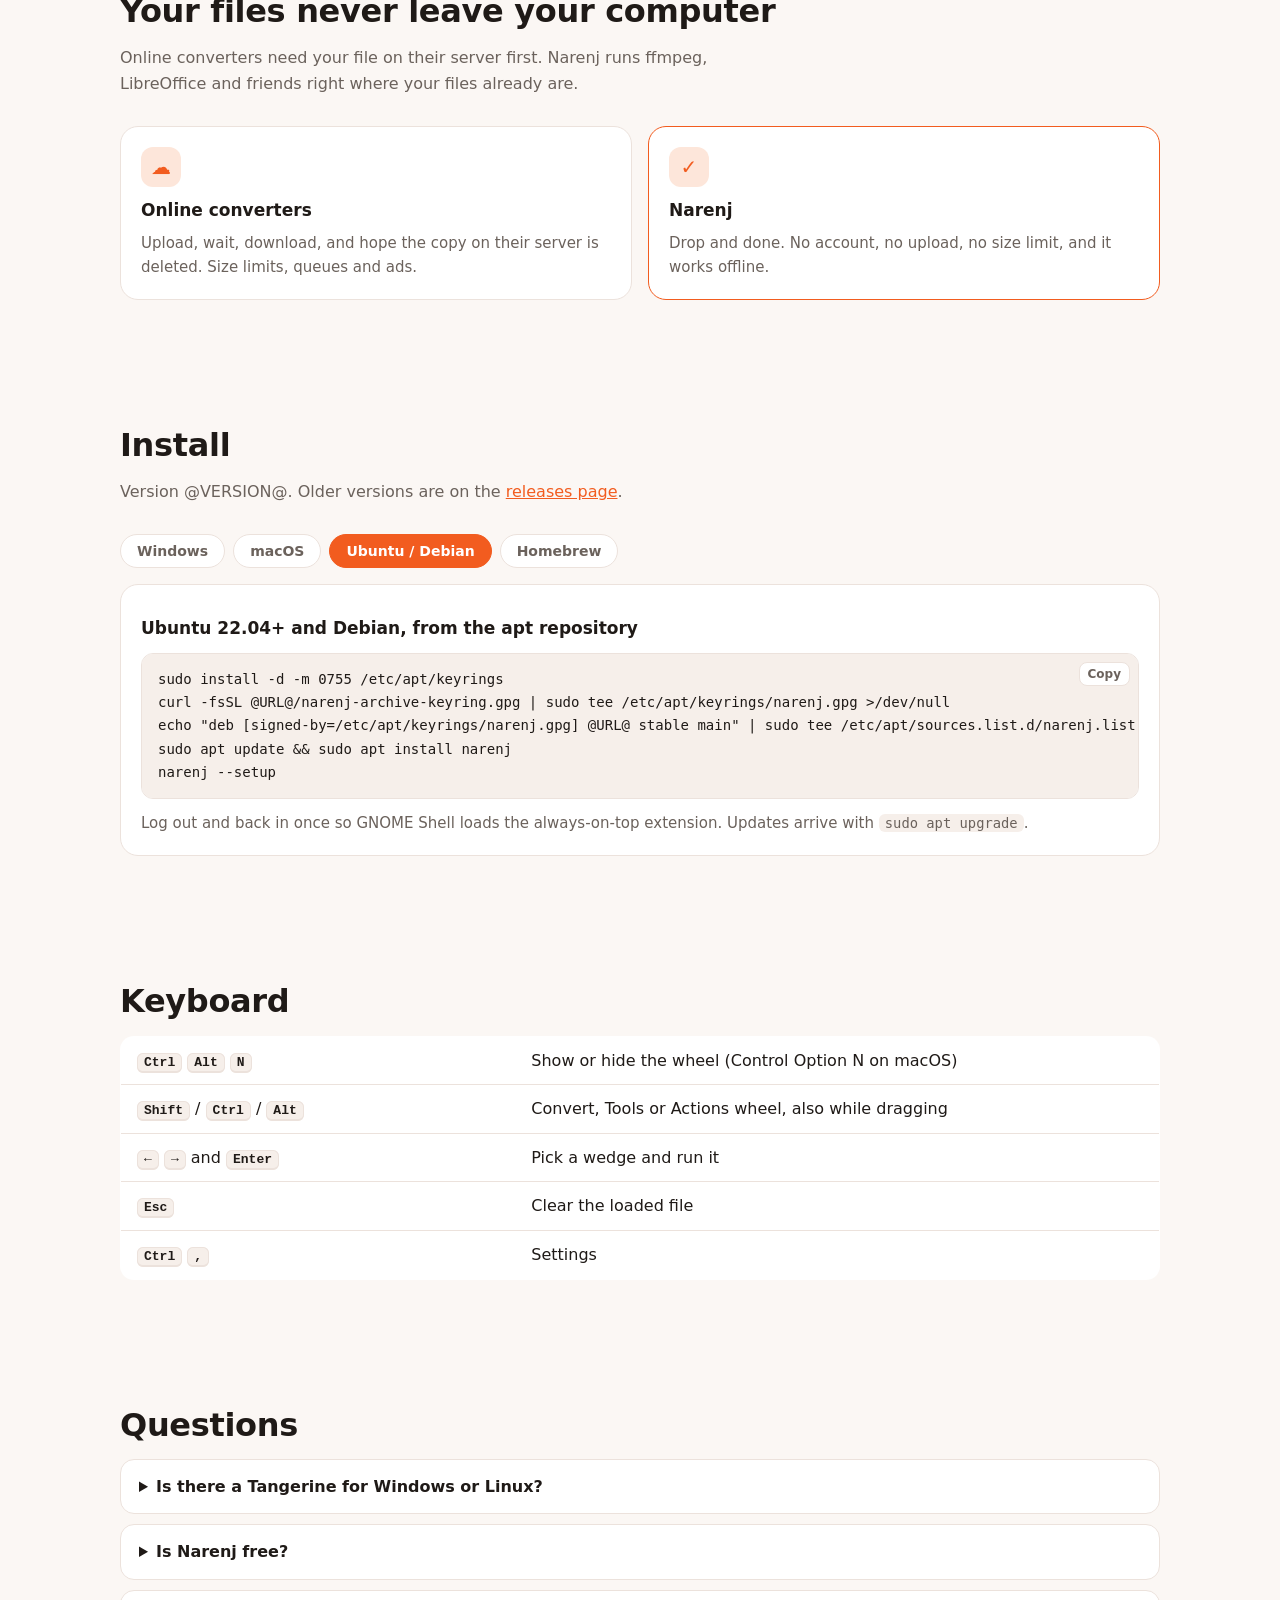
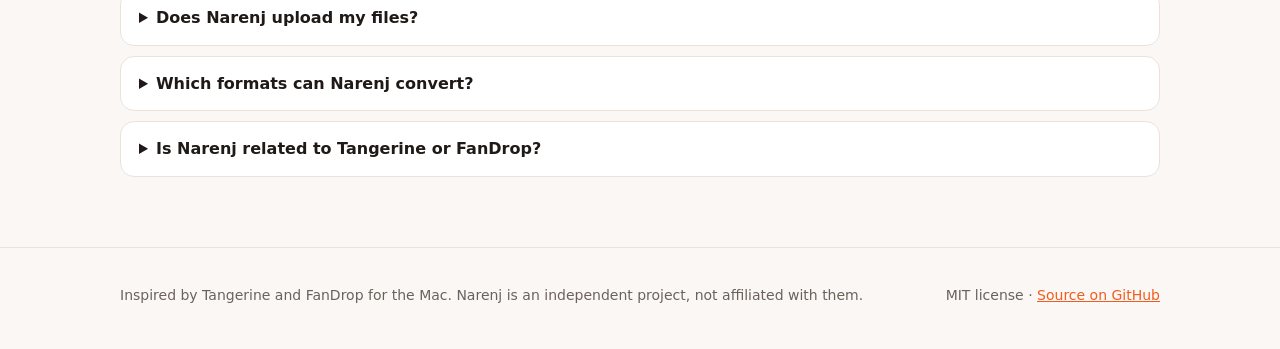
==== commit 224dd93e: "Add a Persian version of the website The landing page now has a right-to-left Persian translation at" ====
--- a/packaging/site/index.html
+++ b/packaging/site/index.html
@@ -8,6 +8,9 @@
   <meta name="keywords" content="Tangerine alternative, Tangerine for Windows, Tangerine for Linux, FanDrop alternative, free file converter, drag and drop file converter, offline file converter, ffmpeg GUI, video converter, PDF converter, image compressor, Windows, Linux, macOS">
   <meta name="robots" content="index, follow, max-image-preview:large">
   <link rel="canonical" href="@URL@/">
+  <link rel="alternate" hreflang="en" href="@URL@/">
+  <link rel="alternate" hreflang="fa" href="@URL@/fa/">
+  <link rel="alternate" hreflang="x-default" href="@URL@/">
   <link rel="sitemap" type="application/xml" href="@URL@/sitemap.xml">
   <meta name="theme-color" content="#f25c1f">
   <meta property="og:type" content="website">
@@ -70,167 +73,7 @@
     ]
   }
   </script>
-  <style>
-    :root {
-      --bg: #fbf7f4;
-      --bg-grad: #fdebe0;
-      --surface: #ffffff;
-      --text: #1f1a17;
-      --muted: #6b625c;
-      --accent: #f25c1f;
-      --accent-ink: #ffffff;
-      --accent-soft: #fde6da;
-      --glow: #ff9a4d;
-      --border: #ece2dc;
-      --code-bg: #f6efea;
-      --shadow: 0 12px 34px rgba(110, 50, 15, 0.12);
-    }
-    @media (prefers-color-scheme: dark) {
-      :root:not([data-theme="light"]) {
-        --bg: #141210;
-        --bg-grad: #2a1a12;
-        --surface: #1e1b19;
-        --text: #f1ebe6;
-        --muted: #a89d95;
-        --accent: #ff7a3d;
-        --accent-ink: #1a0f08;
-        --accent-soft: #3a2316;
-        --glow: #ff6a1f;
-        --border: #302a26;
-        --code-bg: #191614;
-        --shadow: 0 12px 34px rgba(0, 0, 0, 0.45);
-      }
-    }
-    :root[data-theme="dark"] {
-      --bg: #141210;
-      --bg-grad: #2a1a12;
-      --surface: #1e1b19;
-      --text: #f1ebe6;
-      --muted: #a89d95;
-      --accent: #ff7a3d;
-      --accent-ink: #1a0f08;
-      --accent-soft: #3a2316;
-      --glow: #ff6a1f;
-      --border: #302a26;
-      --code-bg: #191614;
-      --shadow: 0 12px 34px rgba(0, 0, 0, 0.45);
-    }
-
-    * { box-sizing: border-box; }
-    html { scroll-behavior: smooth; background: var(--bg); }
-    body {
-      margin: 0;
-      font: 16px/1.6 system-ui, -apple-system, "Segoe UI", Ubuntu, Cantarell, "Noto Sans", sans-serif;
-      color: var(--text);
-      background: linear-gradient(180deg, var(--bg-grad), var(--bg) 560px) no-repeat;
-    }
-    a { color: var(--accent); }
-    .wrap { max-width: 1080px; margin: 0 auto; padding: 0 20px; }
-
-    nav { display: flex; align-items: center; justify-content: space-between; padding: 18px 0; }
-    .brand { display: flex; align-items: center; gap: 10px; font-weight: 800; font-size: 19px;
-             color: var(--text); text-decoration: none; }
-    .brand img { width: 34px; height: 34px; }
-    .nav-links { display: flex; gap: 18px; align-items: center; }
-    .nav-links a { color: var(--muted); text-decoration: none; font-weight: 600; font-size: 15px; }
-    .nav-links a:hover { color: var(--text); }
-
-    .hero { display: grid; grid-template-columns: 1.05fr 0.95fr; gap: 48px; align-items: center;
-            padding: 36px 0 72px; }
-    .eyebrow { display: inline-block; font-size: 13px; font-weight: 700; letter-spacing: .02em;
-               color: var(--accent); background: var(--accent-soft); padding: 4px 10px;
-               border-radius: 999px; }
-    h1 { font-size: clamp(38px, 6vw, 60px); line-height: 1.06; margin: 16px 0 14px; letter-spacing: -0.02em; }
-    h1 .fa { font-weight: 700; color: var(--muted); font-size: .5em; margin-inline-start: 12px; }
-    .lead { font-size: 19px; color: var(--muted); margin: 0 0 28px; max-width: 33em; }
-    .lead b { color: var(--text); font-weight: 650; }
-    .actions { display: flex; flex-wrap: wrap; gap: 12px; }
-    .btn { display: inline-flex; align-items: center; gap: 8px; padding: 13px 20px; border-radius: 12px;
-           font-weight: 700; text-decoration: none; border: 1px solid transparent; }
-    .btn-primary { background: var(--accent); color: var(--accent-ink); box-shadow: var(--shadow); }
-    .btn-primary:hover { filter: brightness(1.06); }
-    .btn-ghost { background: var(--surface); color: var(--text); border-color: var(--border); }
-    .btn-ghost:hover { border-color: var(--accent); }
-    .meta { margin-top: 14px; font-size: 14px; color: var(--muted); }
-
-    .shot { justify-self: center; position: relative; }
-    .shot img { width: 100%; max-width: 440px; height: auto; display: block;
-                filter: drop-shadow(0 14px 30px rgba(110, 50, 15, 0.16)); }
-    .shot::before { content: ""; position: absolute; inset: 10% 6% 4% 8%; background: var(--glow);
-                    opacity: .45; filter: blur(60px); border-radius: 50%; z-index: -1; }
-
-    section { padding: 60px 0; }
-    h2 { font-size: 32px; margin: 0 0 8px; letter-spacing: -0.01em; }
-    .section-lead { color: var(--muted); margin: 0 0 30px; max-width: 42em; }
-
-    .wheels { display: grid; grid-template-columns: repeat(3, 1fr); gap: 18px; }
-    .wheel { background: var(--surface); border: 1px solid var(--border); border-radius: 20px; padding: 18px;
-             text-align: center; }
-    .wheel img { width: 100%; max-width: 280px; height: auto; display: block; margin: 0 auto 10px;
-                 filter: drop-shadow(0 8px 18px rgba(110, 50, 15, 0.12)); }
-    .wheel h3 { margin: 6px 0 4px; font-size: 18px; }
-    .wheel p { margin: 0; color: var(--muted); font-size: 15px; }
-
-    .grid { display: grid; grid-template-columns: repeat(3, 1fr); gap: 16px; }
-    .card { background: var(--surface); border: 1px solid var(--border); border-radius: 18px; padding: 20px; }
-    .card h3 { margin: 10px 0 6px; font-size: 17px; }
-    .card p { margin: 0; color: var(--muted); font-size: 15px; }
-    .icon { width: 40px; height: 40px; border-radius: 12px; display: grid; place-items: center;
-            background: var(--accent-soft); color: var(--accent); font-size: 20px; }
-
-    .formats { display: grid; grid-template-columns: repeat(2, 1fr); gap: 10px 28px; }
-    .format { display: grid; grid-template-columns: 9.5em 1fr; gap: 12px; padding: 12px 0;
-              border-bottom: 1px solid var(--border); }
-    .format b { font-weight: 700; }
-    .format span { color: var(--muted); font-size: 15px; }
-
-    .private { display: grid; grid-template-columns: 1fr 1fr; gap: 16px; }
-    .private .card.good { border-color: var(--accent); }
-
-    .tabs { display: flex; flex-wrap: wrap; gap: 8px; margin-bottom: 16px; }
-    .tab { border: 1px solid var(--border); background: var(--surface); color: var(--muted); border-radius: 999px;
-           padding: 8px 16px; font: 700 14px system-ui, sans-serif; cursor: pointer; }
-    .tab[aria-selected="true"] { background: var(--accent); border-color: var(--accent); color: var(--accent-ink); }
-    .panel[hidden] { display: none; }
-    .panel ol { margin: 0; padding-left: 20px; }
-    .panel li { margin: 0 0 10px; }
-    pre { margin: 10px 0 0; background: var(--code-bg); border: 1px solid var(--border); border-radius: 12px;
-          padding: 14px 72px 14px 16px; overflow-x: auto; font-size: 14px; position: relative; }
-    code { font-family: ui-monospace, "Ubuntu Mono", "DejaVu Sans Mono", monospace; }
-    p code, td code, li code { background: var(--code-bg); padding: 1px 6px; border-radius: 6px; font-size: .92em; }
-    .copy { position: absolute; top: 8px; right: 8px; border: 1px solid var(--border); background: var(--surface);
-            color: var(--muted); border-radius: 8px; font: 600 12px system-ui, sans-serif; padding: 4px 8px;
-            cursor: pointer; }
-    .copy:hover { color: var(--text); }
-
-    table { width: 100%; border-collapse: collapse; background: var(--surface); border: 1px solid var(--border);
-            border-radius: 14px; overflow: hidden; }
-    td { padding: 11px 16px; border-top: 1px solid var(--border); }
-    tr:first-child td { border-top: none; }
-    td:first-child { width: 38%; white-space: nowrap; }
-    kbd { font: 600 13px ui-monospace, monospace; background: var(--code-bg); border: 1px solid var(--border);
-          border-bottom-width: 2px; border-radius: 6px; padding: 1px 6px; }
-
-    .faq details { background: var(--surface); border: 1px solid var(--border); border-radius: 14px;
-                   padding: 14px 18px; margin-bottom: 10px; }
-    .faq summary { font-weight: 700; cursor: pointer; }
-    .faq details p { margin: 10px 0 2px; color: var(--muted); }
-
-    footer { padding: 36px 0 48px; color: var(--muted); font-size: 14px; border-top: 1px solid var(--border); }
-    footer .wrap { display: flex; flex-wrap: wrap; justify-content: space-between; gap: 12px; }
-
-    @media (max-width: 860px) {
-      .hero { grid-template-columns: 1fr; gap: 32px; padding-top: 16px; }
-      .wheels, .grid { grid-template-columns: 1fr 1fr; }
-      .formats, .private { grid-template-columns: 1fr; }
-    }
-    @media (max-width: 560px) {
-      .wheels, .grid { grid-template-columns: 1fr; }
-      .nav-links a.hide-sm { display: none; }
-      .format { grid-template-columns: 1fr; gap: 2px; }
-      td:first-child { white-space: normal; }
-    }
-  </style>
+  <link rel="stylesheet" href="site.css">
 </head>
 <body>
   <div class="wrap">
@@ -240,6 +83,7 @@
         <a class="hide-sm" href="#formats">Formats</a>
         <a class="hide-sm" href="#install">Install</a>
         <a href="https://github.com/HAstaShakiba/narenj">GitHub</a>
+        <a class="lang" href="fa/" hreflang="fa" lang="fa">فارسی</a>
       </div>
     </nav>
 
@@ -251,7 +95,8 @@
           video, audio, images, PDFs, documents and archives, all on your own computer. Free and open
           source, like Tangerine for the Mac, but on Windows and Linux too.</p>
         <div class="actions">
-          <a class="btn btn-primary" id="download" href="https://github.com/HAstaShakiba/narenj/releases/latest">
+          <a class="btn btn-primary" id="download" href="https://github.com/HAstaShakiba/narenj/releases/latest"
+             data-windows="@SETUP@" data-macos="@DMG@">
             ⬇ <span id="download-label">Download Narenj</span></a>
           <a class="btn btn-ghost" href="#install">Other platforms</a>
         </div>
@@ -452,61 +297,6 @@
     </div>
   </footer>
 
-  <script>
-    // The main button downloads for the visitor's system; the GitHub API fills in the newest files.
-    const platform = /Windows/i.test(navigator.userAgent) ? "windows"
-      : /Mac/i.test(navigator.platform || navigator.userAgent) ? "macos"
-      : /Linux|X11/i.test(navigator.userAgent) ? "linux" : null;
-    const button = document.getElementById("download");
-    const label = document.getElementById("download-label");
-    const fallback = { windows: "@SETUP@", macos: "@DMG@", linux: "#install" };
-    const names = { windows: "Download for Windows", macos: "Download for macOS", linux: "Install on Ubuntu / Debian" };
-    if (platform) {
-      button.href = fallback[platform];
-      label.textContent = names[platform];
-      showPanel(platform);
-    }
-
-    (async () => {
-      try {
-        const res = await fetch("https://api.github.com/repos/HAstaShakiba/narenj/releases/latest");
-        if (!res.ok) return;
-        const release = await res.json();
-        const assets = release.assets || [];
-        const find = suffix => assets.find(a => a.name.endsWith(suffix));
-        const asset = platform === "windows" ? find("-setup.exe") : platform === "macos" ? find("-macos.dmg") : null;
-        if (asset) button.href = asset.browser_download_url;
-        const size = asset ? ` · ${Math.round(asset.size / 1048576)} MB` : "";
-        document.getElementById("release-meta").textContent =
-          `Version ${release.tag_name.replace(/^v/, "")}${size} · MIT license`;
-      } catch (e) { /* keep the links built into the page */ }
-    })();
-
-    // Install tabs.
-    function showPanel(id) {
-      for (const tab of document.querySelectorAll(".tab")) {
-        tab.setAttribute("aria-selected", String(tab.dataset.panel === id));
-      }
-      for (const panel of document.querySelectorAll(".panel")) panel.hidden = panel.id !== id;
-    }
-    for (const tab of document.querySelectorAll(".tab")) {
-      tab.addEventListener("click", () => showPanel(tab.dataset.panel));
-    }
-
-    // Copy buttons on code blocks.
-    for (const pre of document.querySelectorAll("pre")) {
-      const copy = document.createElement("button");
-      copy.className = "copy";
-      copy.textContent = "Copy";
-      copy.addEventListener("click", async () => {
-        try {
-          await navigator.clipboard.writeText(pre.querySelector("code").innerText.trim());
-          copy.textContent = "Copied";
-          setTimeout(() => (copy.textContent = "Copy"), 1500);
-        } catch (e) { copy.textContent = "Select & copy"; }
-      });
-      pre.appendChild(copy);
-    }
-  </script>
+  <script src="site.js"></script>
 </body>
 </html>
--- a/packaging/site/site.css
+++ b/packaging/site/site.css
@@ -0,0 +1,177 @@
+/* Narenj website: shared by the English page and the Persian one (fa/), which sets dir="rtl". */
+@font-face {
+  font-family: "Vazirmatn";
+  src: url("fonts/Vazirmatn.woff2") format("woff2");
+  font-weight: 100 900;
+  font-display: swap;
+}
+
+:root {
+  --bg: #fbf7f4;
+  --bg-grad: #fdebe0;
+  --surface: #ffffff;
+  --text: #1f1a17;
+  --muted: #6b625c;
+  --accent: #f25c1f;
+  --accent-ink: #ffffff;
+  --accent-soft: #fde6da;
+  --glow: #ff9a4d;
+  --border: #ece2dc;
+  --code-bg: #f6efea;
+  --shadow: 0 12px 34px rgba(110, 50, 15, 0.12);
+}
+@media (prefers-color-scheme: dark) {
+  :root:not([data-theme="light"]) {
+    --bg: #141210;
+    --bg-grad: #2a1a12;
+    --surface: #1e1b19;
+    --text: #f1ebe6;
+    --muted: #a89d95;
+    --accent: #ff7a3d;
+    --accent-ink: #1a0f08;
+    --accent-soft: #3a2316;
+    --glow: #ff6a1f;
+    --border: #302a26;
+    --code-bg: #191614;
+    --shadow: 0 12px 34px rgba(0, 0, 0, 0.45);
+  }
+}
+:root[data-theme="dark"] {
+  --bg: #141210;
+  --bg-grad: #2a1a12;
+  --surface: #1e1b19;
+  --text: #f1ebe6;
+  --muted: #a89d95;
+  --accent: #ff7a3d;
+  --accent-ink: #1a0f08;
+  --accent-soft: #3a2316;
+  --glow: #ff6a1f;
+  --border: #302a26;
+  --code-bg: #191614;
+  --shadow: 0 12px 34px rgba(0, 0, 0, 0.45);
+}
+
+* { box-sizing: border-box; }
+html { scroll-behavior: smooth; background: var(--bg); }
+body {
+  margin: 0;
+  font: 16px/1.6 system-ui, -apple-system, "Segoe UI", Ubuntu, Cantarell, "Noto Sans", sans-serif;
+  color: var(--text);
+  background: linear-gradient(180deg, var(--bg-grad), var(--bg) 560px) no-repeat;
+}
+a { color: var(--accent); }
+.wrap { max-width: 1080px; margin: 0 auto; padding: 0 20px; }
+
+nav { display: flex; align-items: center; justify-content: space-between; padding: 18px 0; }
+.brand { display: flex; align-items: center; gap: 10px; font-weight: 800; font-size: 19px;
+         color: var(--text); text-decoration: none; }
+.brand img { width: 34px; height: 34px; }
+.nav-links { display: flex; gap: 18px; align-items: center; }
+.nav-links a { color: var(--muted); text-decoration: none; font-weight: 600; font-size: 15px; }
+.nav-links a:hover { color: var(--text); }
+
+.hero { display: grid; grid-template-columns: 1.05fr 0.95fr; gap: 48px; align-items: center;
+        padding: 36px 0 72px; }
+.eyebrow { display: inline-block; font-size: 13px; font-weight: 700; letter-spacing: .02em;
+           color: var(--accent); background: var(--accent-soft); padding: 4px 10px;
+           border-radius: 999px; }
+h1 { font-size: clamp(38px, 6vw, 60px); line-height: 1.06; margin: 16px 0 14px; letter-spacing: -0.02em; }
+h1 .fa { font-weight: 700; color: var(--muted); font-size: .5em; margin-inline-start: 12px; }
+.lead { font-size: 19px; color: var(--muted); margin: 0 0 28px; max-width: 33em; }
+.lead b { color: var(--text); font-weight: 650; }
+.actions { display: flex; flex-wrap: wrap; gap: 12px; }
+.btn { display: inline-flex; align-items: center; gap: 8px; padding: 13px 20px; border-radius: 12px;
+       font-weight: 700; text-decoration: none; border: 1px solid transparent; }
+.btn-primary { background: var(--accent); color: var(--accent-ink); box-shadow: var(--shadow); }
+.btn-primary:hover { filter: brightness(1.06); }
+.btn-ghost { background: var(--surface); color: var(--text); border-color: var(--border); }
+.btn-ghost:hover { border-color: var(--accent); }
+.meta { margin-top: 14px; font-size: 14px; color: var(--muted); }
+
+.shot { justify-self: center; position: relative; }
+.shot img { width: 100%; max-width: 440px; height: auto; display: block;
+            filter: drop-shadow(0 14px 30px rgba(110, 50, 15, 0.16)); }
+.shot::before { content: ""; position: absolute; inset: 10% 6% 4% 8%; background: var(--glow);
+                opacity: .45; filter: blur(60px); border-radius: 50%; z-index: -1; }
+
+section { padding: 60px 0; }
+h2 { font-size: 32px; margin: 0 0 8px; letter-spacing: -0.01em; }
+.section-lead { color: var(--muted); margin: 0 0 30px; max-width: 42em; }
+
+.wheels { display: grid; grid-template-columns: repeat(3, 1fr); gap: 18px; }
+.wheel { background: var(--surface); border: 1px solid var(--border); border-radius: 20px; padding: 18px;
+         text-align: center; }
+.wheel img { width: 100%; max-width: 280px; height: auto; display: block; margin: 0 auto 10px;
+             filter: drop-shadow(0 8px 18px rgba(110, 50, 15, 0.12)); }
+.wheel h3 { margin: 6px 0 4px; font-size: 18px; }
+.wheel p { margin: 0; color: var(--muted); font-size: 15px; }
+
+.grid { display: grid; grid-template-columns: repeat(3, 1fr); gap: 16px; }
+.card { background: var(--surface); border: 1px solid var(--border); border-radius: 18px; padding: 20px; }
+.card h3 { margin: 10px 0 6px; font-size: 17px; }
+.card p { margin: 0; color: var(--muted); font-size: 15px; }
+.icon { width: 40px; height: 40px; border-radius: 12px; display: grid; place-items: center;
+        background: var(--accent-soft); color: var(--accent); font-size: 20px; }
+
+.formats { display: grid; grid-template-columns: repeat(2, 1fr); gap: 10px 28px; }
+.format { display: grid; grid-template-columns: 9.5em 1fr; gap: 12px; padding: 12px 0;
+          border-bottom: 1px solid var(--border); }
+.format b { font-weight: 700; }
+.format span { color: var(--muted); font-size: 15px; }
+
+.private { display: grid; grid-template-columns: 1fr 1fr; gap: 16px; }
+.private .card.good { border-color: var(--accent); }
+
+.tabs { display: flex; flex-wrap: wrap; gap: 8px; margin-bottom: 16px; }
+.tab { border: 1px solid var(--border); background: var(--surface); color: var(--muted); border-radius: 999px;
+       padding: 8px 16px; font: 700 14px system-ui, sans-serif; cursor: pointer; }
+.tab[aria-selected="true"] { background: var(--accent); border-color: var(--accent); color: var(--accent-ink); }
+.panel[hidden] { display: none; }
+.panel ol { margin: 0; padding-left: 20px; }
+.panel li { margin: 0 0 10px; }
+pre { margin: 10px 0 0; background: var(--code-bg); border: 1px solid var(--border); border-radius: 12px;
+      padding: 14px 72px 14px 16px; overflow-x: auto; font-size: 14px; position: relative; }
+code { font-family: ui-monospace, "Ubuntu Mono", "DejaVu Sans Mono", monospace; }
+p code, td code, li code { background: var(--code-bg); padding: 1px 6px; border-radius: 6px; font-size: .92em; }
+.copy { position: absolute; top: 8px; right: 8px; border: 1px solid var(--border); background: var(--surface);
+        color: var(--muted); border-radius: 8px; font: 600 12px system-ui, sans-serif; padding: 4px 8px;
+        cursor: pointer; }
+.copy:hover { color: var(--text); }
+
+table { width: 100%; border-collapse: collapse; background: var(--surface); border: 1px solid var(--border);
+        border-radius: 14px; overflow: hidden; }
+td { padding: 11px 16px; border-top: 1px solid var(--border); }
+tr:first-child td { border-top: none; }
+td:first-child { width: 38%; white-space: nowrap; }
+kbd { font: 600 13px ui-monospace, monospace; background: var(--code-bg); border: 1px solid var(--border);
+      border-bottom-width: 2px; border-radius: 6px; padding: 1px 6px; }
+
+.faq details { background: var(--surface); border: 1px solid var(--border); border-radius: 14px;
+               padding: 14px 18px; margin-bottom: 10px; }
+.faq summary { font-weight: 700; cursor: pointer; }
+.faq details p { margin: 10px 0 2px; color: var(--muted); }
+
+footer { padding: 36px 0 48px; color: var(--muted); font-size: 14px; border-top: 1px solid var(--border); }
+footer .wrap { display: flex; flex-wrap: wrap; justify-content: space-between; gap: 12px; }
+
+@media (max-width: 860px) {
+  .hero { grid-template-columns: 1fr; gap: 32px; padding-top: 16px; }
+  .wheels, .grid { grid-template-columns: 1fr 1fr; }
+  .formats, .private { grid-template-columns: 1fr; }
+}
+@media (max-width: 560px) {
+  .wheels, .grid { grid-template-columns: 1fr; }
+  .nav-links a.hide-sm { display: none; }
+  .format { grid-template-columns: 1fr; gap: 2px; }
+  td:first-child { white-space: normal; }
+}
+
+/* Persian page */
+[lang="fa"] body { font-family: "Vazirmatn", Tahoma, system-ui, sans-serif; line-height: 1.85; }
+[lang="fa"] h1, [lang="fa"] h2, [lang="fa"] h3 { letter-spacing: 0; }
+[dir="rtl"] pre { direction: ltr; text-align: left; }
+[dir="rtl"] .panel ol { padding-left: 0; padding-right: 20px; }
+[dir="rtl"] .format { text-align: right; }
+.lang { border: 1px solid var(--border); border-radius: 999px; padding: 3px 12px; }
+.lang:hover { border-color: var(--accent); }
+
